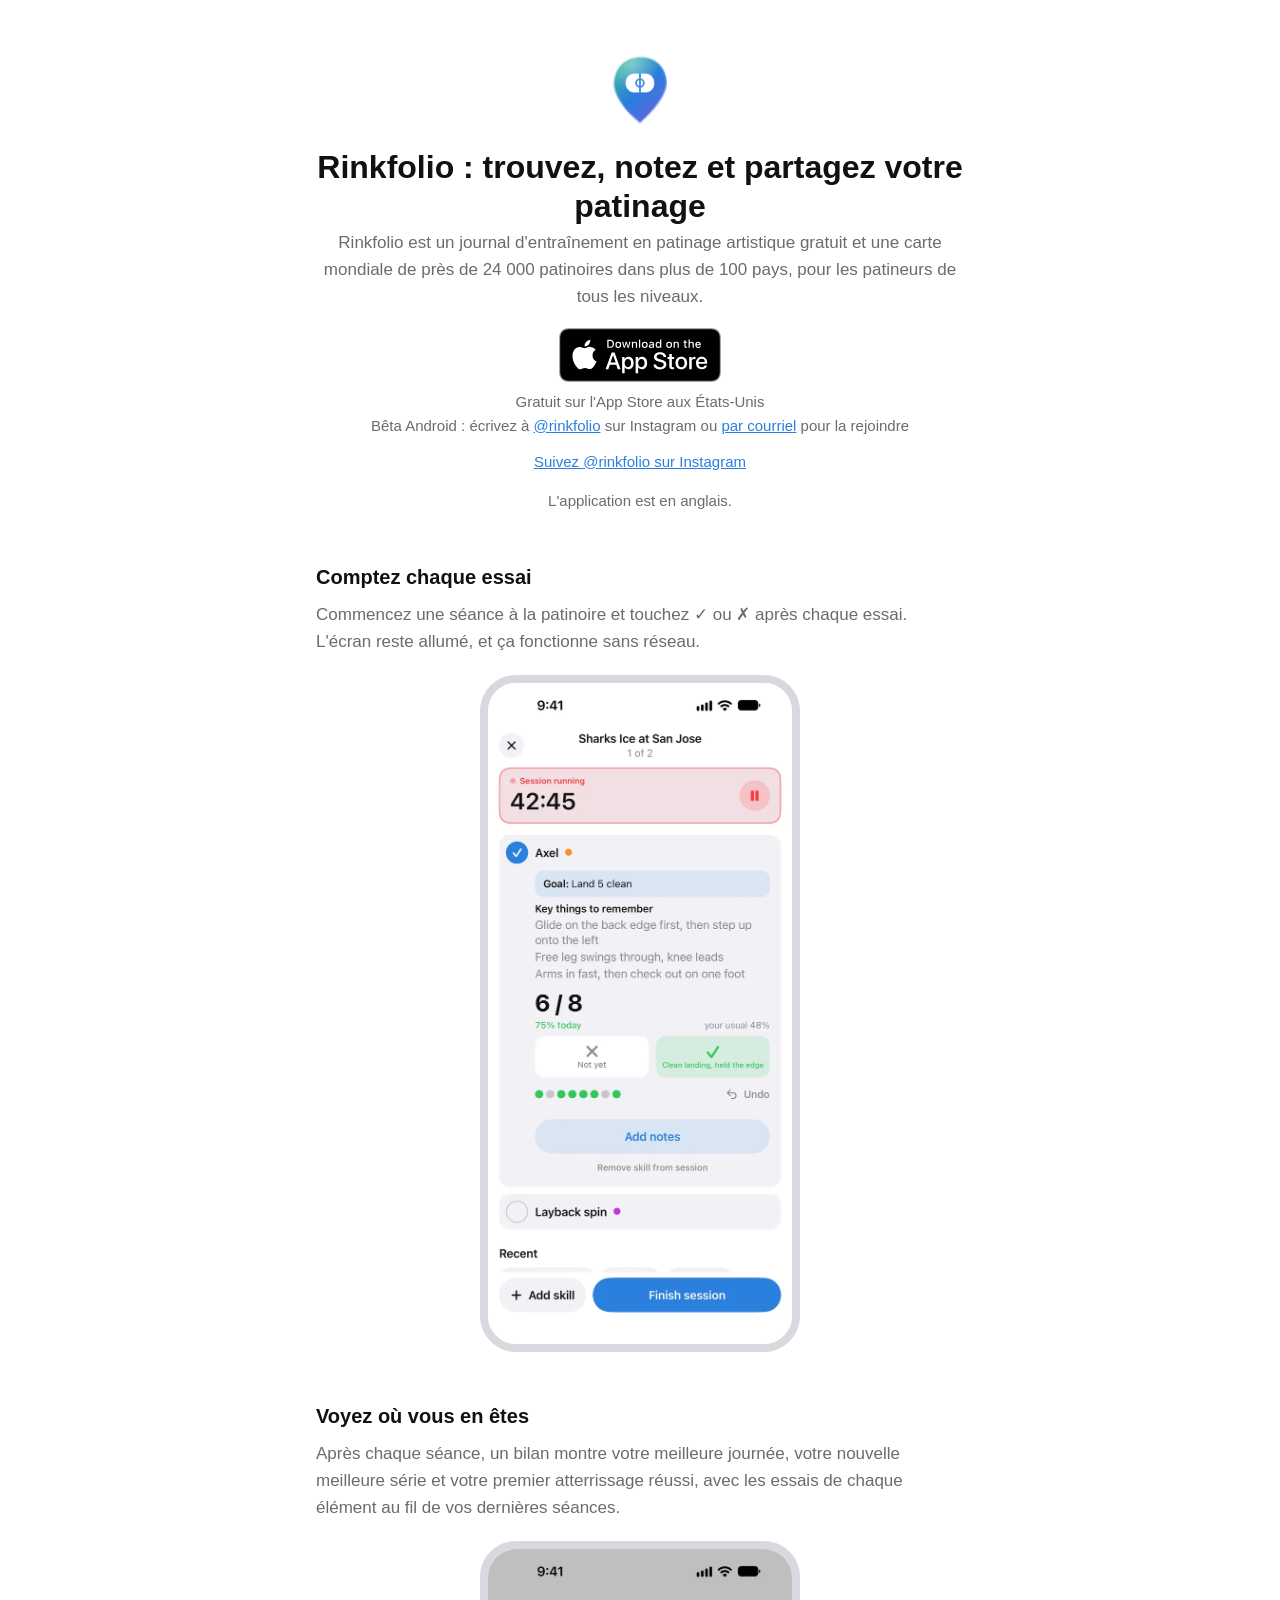
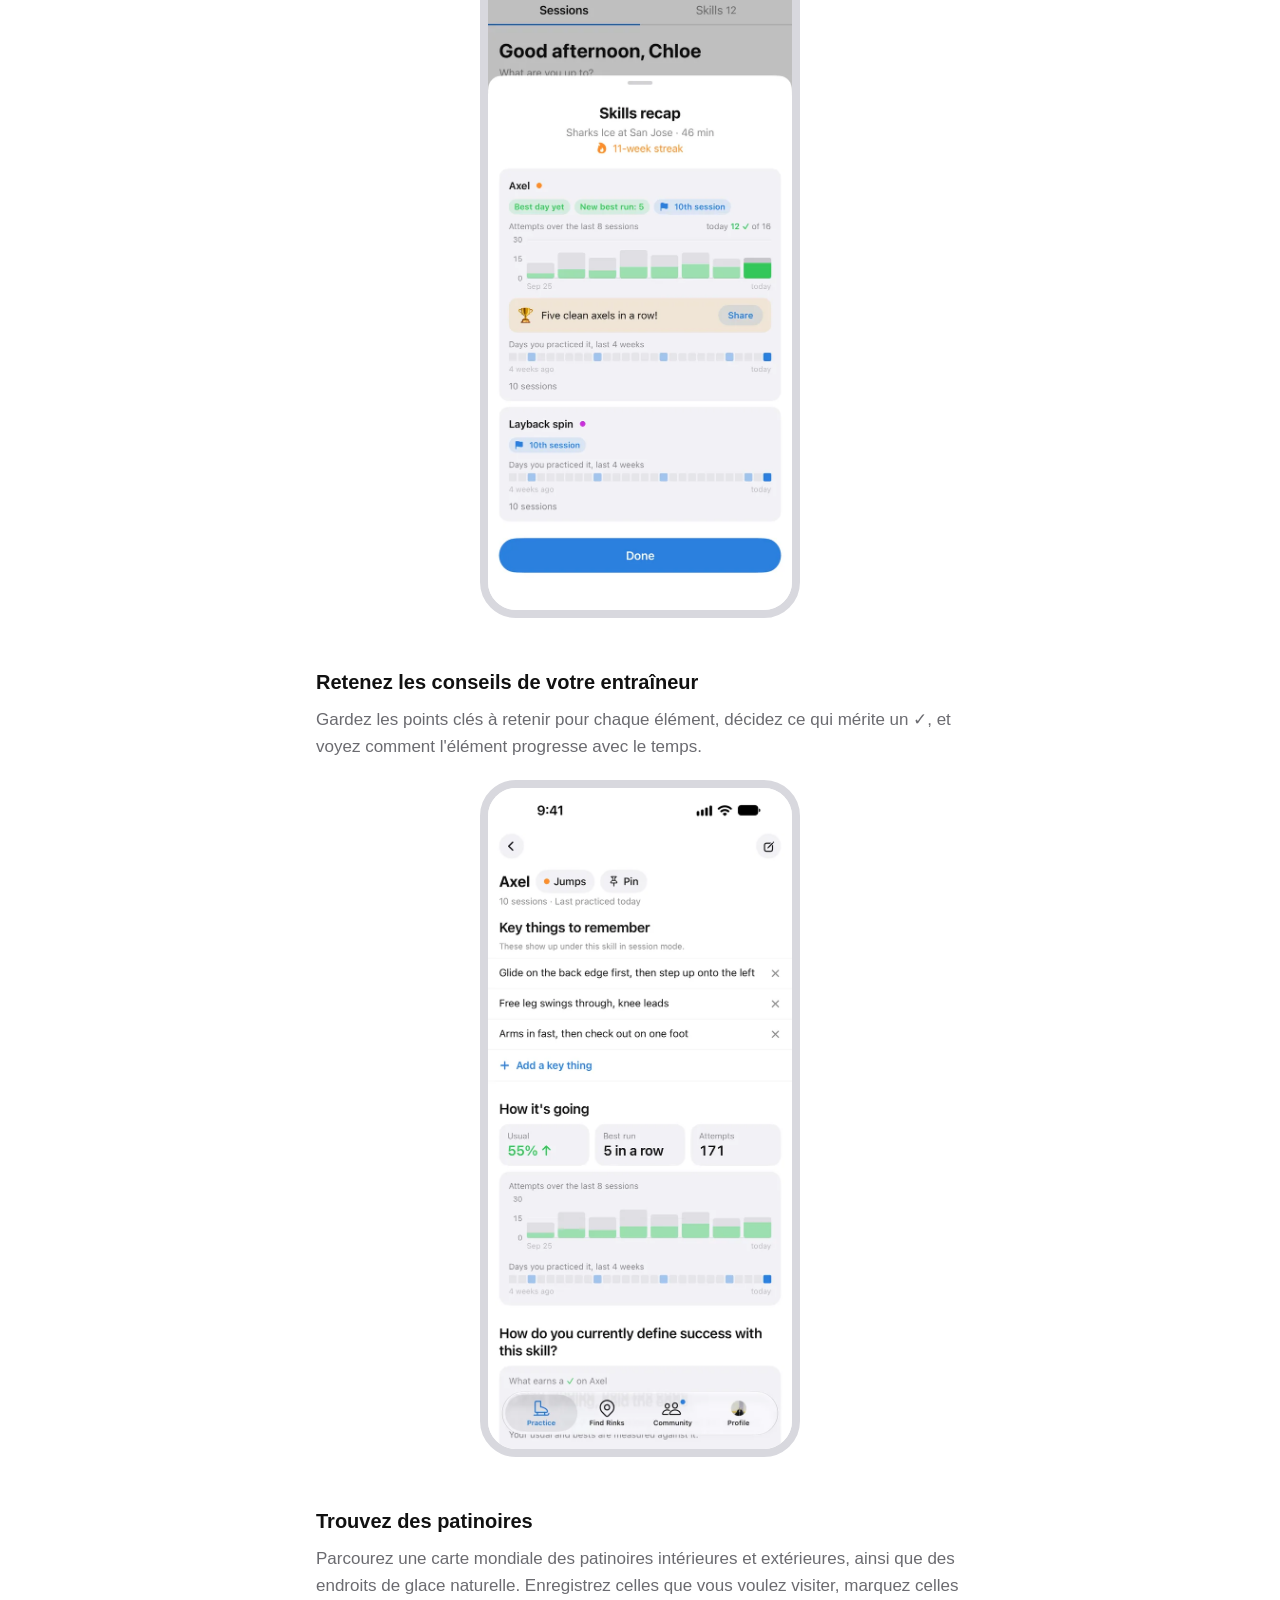
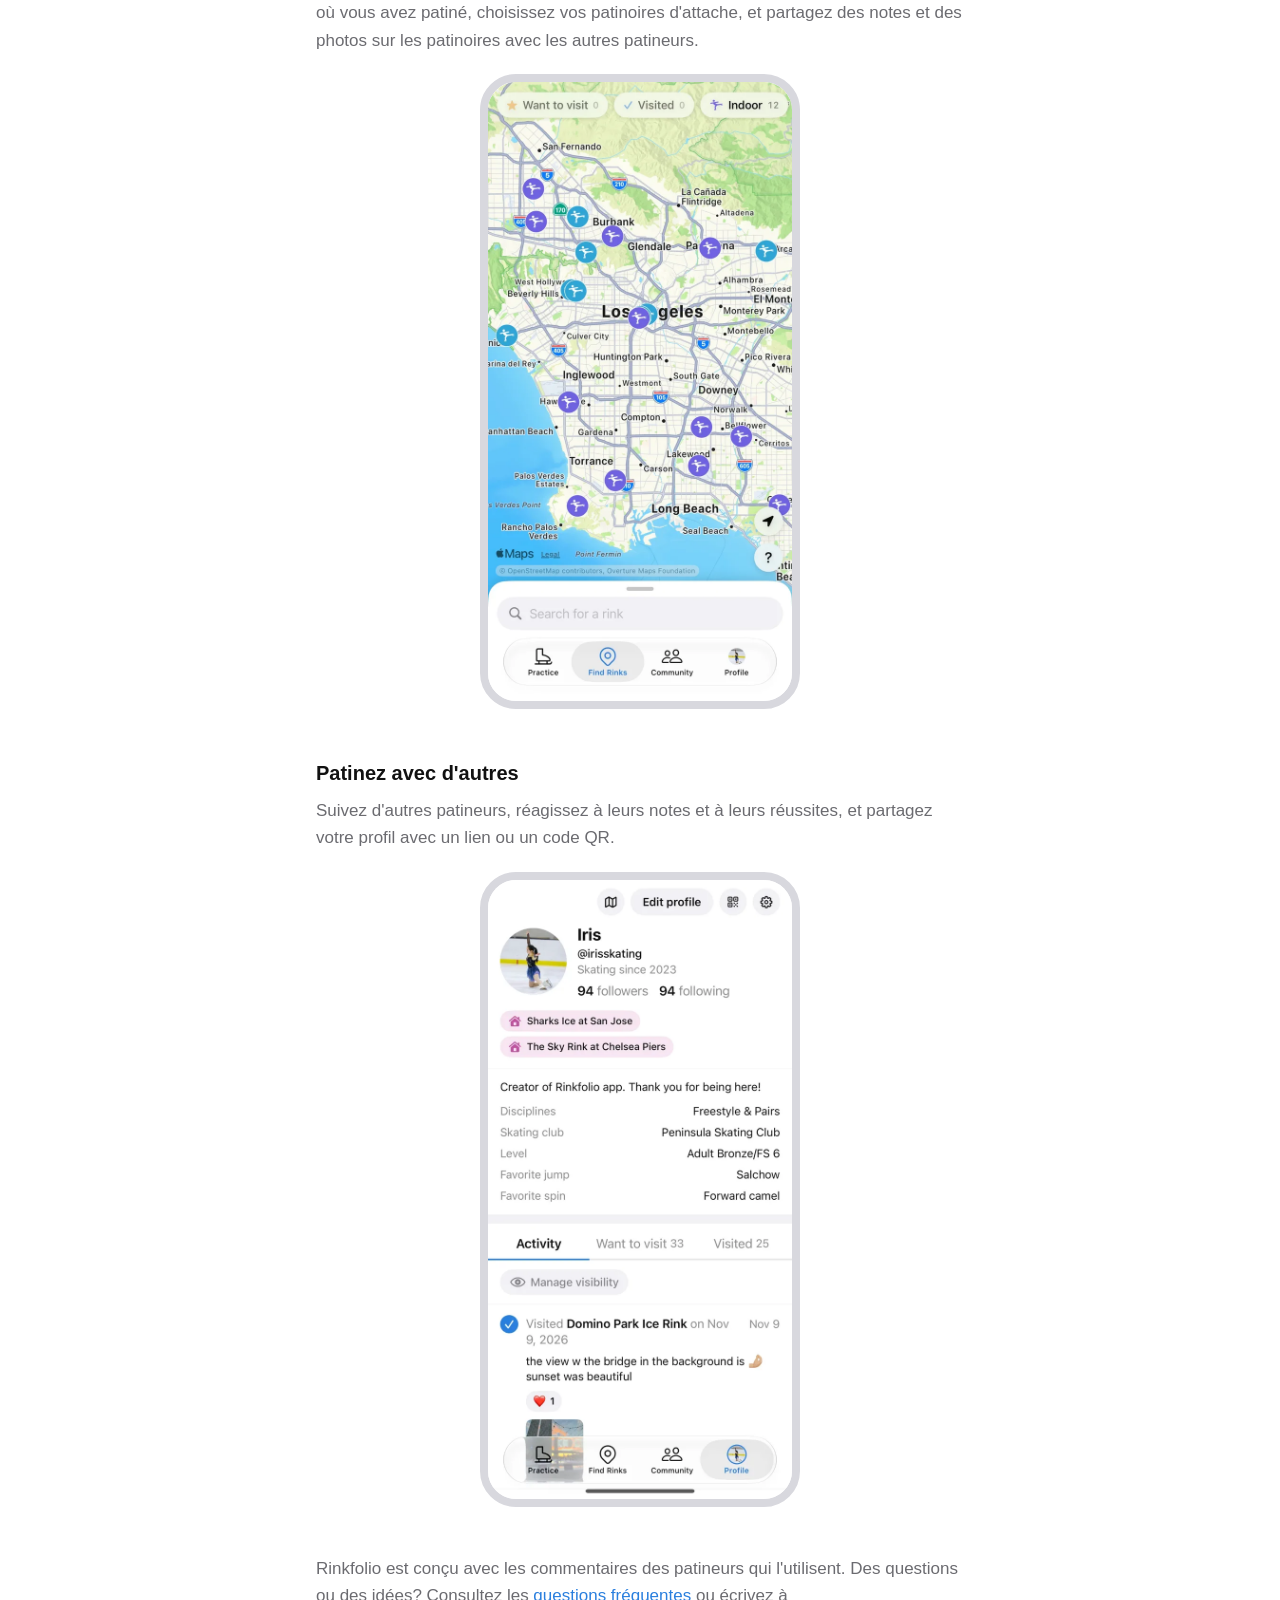
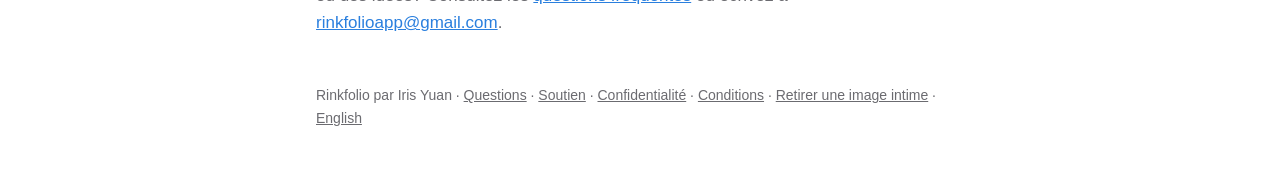
==== fr/index.html @ 57f856ef "Easier for AI assistants and search engines to read: home page facts line (nearly 24,000 rinks in mo" ====
<!doctype html>
<html lang="fr-CA">
<head>
<!-- Traduction de index.html (anglais), non révisée par un traducteur professionnel. -->
<meta charset="utf-8">
<meta name="viewport" content="width=device-width, initial-scale=1">
<title>Rinkfolio : journal de patinage artistique</title>
<meta name="description" content="Un journal d'entraînement en patinage artistique gratuit : comptez vos essais de sauts et de pirouettes, voyez où en est chaque élément et trouvez des patinoires sur une carte de près de 24 000 patinoires dans plus de 100 pays.">
<link rel="canonical" href="https://rinkfolio.com/fr/">
<link rel="alternate" hreflang="en" href="https://rinkfolio.com/">
<link rel="alternate" hreflang="fr-CA" href="https://rinkfolio.com/fr/">
<link rel="icon" href="../favicon.ico" sizes="any">
<link rel="icon" type="image/png" sizes="48x48" href="../favicon-48.png">
<link rel="icon" type="image/png" sizes="96x96" href="../favicon-96.png">
<link rel="icon" type="image/png" sizes="192x192" href="../favicon-192.png">
<link rel="apple-touch-icon" href="../apple-touch-icon.png">
<meta property="og:type" content="website">
<meta property="og:site_name" content="Rinkfolio">
<meta property="og:locale" content="fr_CA">
<meta property="og:url" content="https://rinkfolio.com/fr/">
<meta property="og:title" content="Rinkfolio : journal de patinage artistique">
<meta property="og:description" content="Un journal d'entraînement en patinage artistique gratuit : comptez vos essais de sauts et de pirouettes, voyez où en est chaque élément et trouvez des patinoires sur une carte de près de 24 000 patinoires dans plus de 100 pays.">
<meta property="og:image" content="https://rinkfolio.com/og.png">
<meta property="og:image:width" content="1200">
<meta property="og:image:height" content="630">
<meta property="og:image:alt" content="Rinkfolio: Find, log and share skating">
<meta name="twitter:card" content="summary_large_image">
<meta name="apple-itunes-app" content="app-id=6827989419">
<script type="application/ld+json">
{
  "@context": "https://schema.org",
  "@type": "MobileApplication",
  "name": "Rinkfolio",
  "alternateName": "Rinkfolio: Figure Skating Log",
  "inLanguage": "fr-CA",
  "description": "Rinkfolio est un journal d'entraînement en patinage artistique gratuit et une carte mondiale de près de 24 000 patinoires dans plus de 100 pays, pour les patineurs de tous les niveaux. Comptez vos essais de sauts et de pirouettes, voyez où en est chaque élément, trouvez des patinoires et suivez d'autres patineurs.",
  "url": "https://rinkfolio.com/fr/",
  "image": "https://rinkfolio.com/og.png",
  "screenshot": "https://rinkfolio.com/screenshots/session-light.webp",
  "operatingSystem": "iOS 17.0 ou plus récent, Android 10 ou plus récent (bêta)",
  "applicationCategory": "SportsApplication",
  "applicationSubCategory": "Patinage artistique",
  "downloadUrl": "https://apps.apple.com/us/app/rinkfolio/id6827989419",
  "installUrl": "https://apps.apple.com/us/app/rinkfolio/id6827989419",
  "offers": { "@type": "Offer", "price": "0", "priceCurrency": "USD", "eligibleRegion": { "@type": "Country", "name": "US" } },
  "author": { "@type": "Person", "name": "Iris Yuan" },
  "sameAs": ["https://apps.apple.com/us/app/rinkfolio/id6827989419", "https://www.instagram.com/rinkfolio/"]
}
</script>
<link rel="stylesheet" href="../style.css?v=5">
</head>
<body>
<main>
<div class="hero">
<img src="../logo.png" alt="">
<h1>Rinkfolio : trouvez, notez et partagez votre patinage</h1>
<p>Rinkfolio est un journal d'entraînement en patinage artistique gratuit et une carte mondiale de près de 24 000 patinoires dans plus de 100 pays, pour les patineurs de tous les niveaux.</p>
<a class="store-badge" href="https://apps.apple.com/us/app/rinkfolio/id6827989419"><img src="../app-store-badge.svg" alt="Télécharger dans l'App Store" width="162" height="54"></a>
<p class="avail">Gratuit sur l'App Store aux États-Unis<br>Bêta Android : écrivez à <a href="https://www.instagram.com/rinkfolio/">@rinkfolio</a> sur Instagram ou <a href="mailto:rinkfolioapp@gmail.com">par courriel</a> pour la rejoindre</p>
<p class="follow"><a href="https://www.instagram.com/rinkfolio/">Suivez @rinkfolio sur Instagram</a></p>
<p class="updated" style="margin-top:12px">L'application est en anglais.</p>
</div>

<section class="feature">
<h2>Comptez chaque essai</h2>
<p>Commencez une séance à la patinoire et touchez ✓ ou ✗ après chaque essai. L'écran reste allumé, et ça fonctionne sans réseau.</p>
<picture><source media="(prefers-color-scheme: dark)" srcset="../screenshots/session-dark.webp"><img src="../screenshots/session-light.webp" alt="Le mode séance à Sharks Ice at San Jose : le chronomètre, l'axel avec 6 essais réussis sur 8 aujourd'hui, et les boutons Not yet (pas encore) et Clean landing (atterrissage réussi)" width="640" height="1391"></picture>
</section>

<section class="feature">
<h2>Voyez où vous en êtes</h2>
<p>Après chaque séance, un bilan montre votre meilleure journée, votre nouvelle meilleure série et votre premier atterrissage réussi, avec les essais de chaque élément au fil de vos dernières séances.</p>
<picture><source media="(prefers-color-scheme: dark)" srcset="../screenshots/recap-dark.webp"><img src="../screenshots/recap-light.webp" alt="Le bilan des éléments après une séance : meilleure journée et nouvelle meilleure série à l'axel, un graphique des essais sur 8 séances, et 11 semaines d'affilée" width="640" height="1391" loading="lazy"></picture>
</section>

<section class="feature">
<h2>Retenez les conseils de votre entraîneur</h2>
<p>Gardez les points clés à retenir pour chaque élément, décidez ce qui mérite un ✓, et voyez comment l'élément progresse avec le temps.</p>
<picture><source media="(prefers-color-scheme: dark)" srcset="../screenshots/skill-tips-dark.webp"><img src="../screenshots/skill-tips-light.webp" alt="La page de l'axel : trois points clés à retenir, une moyenne de 55 %, une meilleure série de 5 d'affilée et 171 essais" width="640" height="1391" loading="lazy"></picture>
</section>

<section class="feature">
<h2>Trouvez des patinoires</h2>
<p>Parcourez une carte mondiale des patinoires intérieures et extérieures, ainsi que des endroits de glace naturelle. Enregistrez celles que vous voulez visiter, marquez celles où vous avez patiné, choisissez vos patinoires d'attache, et partagez des notes et des photos sur les patinoires avec les autres patineurs.</p>
<picture><source media="(prefers-color-scheme: dark)" srcset="../screenshots/map-dark.webp"><img src="../screenshots/map-light.webp" alt="La carte des patinoires de Rinkfolio" width="640" height="1304" loading="lazy"></picture>
</section>

<section class="feature">
<h2>Patinez avec d'autres</h2>
<p>Suivez d'autres patineurs, réagissez à leurs notes et à leurs réussites, et partagez votre profil avec un lien ou un code QR.</p>
<picture><source media="(prefers-color-scheme: dark)" srcset="../screenshots/profile-dark.webp"><img src="../screenshots/profile-light.webp" alt="Le profil et l'activité d'un patineur dans Rinkfolio" width="640" height="1304" loading="lazy"></picture>
</section>

<section class="feature closing">
<p>Rinkfolio est conçu avec les commentaires des patineurs qui l'utilisent. Des questions ou des idées? Consultez les <a href="faq">questions fréquentes</a> ou écrivez à <a href="mailto:rinkfolioapp@gmail.com">rinkfolioapp@gmail.com</a>.</p>
</section>

<footer>Rinkfolio par Iris Yuan · <a href="faq">Questions</a> · <a href="support">Soutien</a> · <a href="privacy">Confidentialité</a> · <a href="terms">Conditions</a> · <a href="support#intimate">Retirer une image intime</a> · <a href="../" hreflang="en" lang="en">English</a></footer>
</main>
</body>
</html>
---- style.css ----
:root {
  --ink: #111111;
  --muted: #6b6b70;
  --blue: #2a7fde;
  --line: #e5e5ea;
  --bg: #ffffff;
  --card: #f2f2f7;
  --button: #1d6ac0;
  --frame: #d8d8de;
}
@media (prefers-color-scheme: dark) {
  :root { --ink: #ffffff; --muted: #a1a1a6; --blue: #5a9ef0; --line: #2c2c2e; --bg: #000000; --card: #1c1c1e; --frame: #3a3a3e; }
}
* { box-sizing: border-box; }
body {
  margin: 0;
  background: var(--bg);
  color: var(--ink);
  font: 17px/1.6 -apple-system, BlinkMacSystemFont, "SF Pro Text", "Helvetica Neue", Arial, sans-serif;
  -webkit-text-size-adjust: 100%;
}
main { max-width: 680px; margin: 0 auto; padding: 32px 16px 64px; }
header { display: flex; align-items: center; gap: 12px; margin-bottom: 32px; }
header a { display: flex; align-items: center; gap: 12px; color: var(--ink); text-decoration: none; font-weight: 700; font-size: 20px; }
header img { width: 32px; height: 32px; }
h1 { font-size: 32px; line-height: 1.2; margin: 0 0 4px; }
h2 { font-size: 20px; margin: 32px 0 8px; }
p, li { color: var(--ink); }
.updated { color: var(--muted); font-size: 15px; margin: 0 0 24px; }
a { color: var(--blue); }
ul { padding-left: 22px; }
li { margin: 4px 0; }
.card { background: var(--card); border-radius: 14px; padding: 16px 18px; margin: 16px 0; }
nav.links { display: flex; flex-direction: column; border-top: 1px solid var(--line); margin-top: 24px; }
nav.links a { padding: 16px 0; border-bottom: 1px solid var(--line); color: var(--ink); text-decoration: none; font-weight: 500; display: flex; justify-content: space-between; }
nav.links a::after { content: "›"; color: var(--muted); }
footer { margin-top: 48px; color: var(--muted); font-size: 14px; }
footer a { color: var(--muted); }
.hero { text-align: center; padding-top: 24px; }
.hero img { width: 68px; height: 68px; }
.hero h1 { margin-top: 16px; }
.hero p { color: var(--muted); margin-top: 0; }
.feature { margin-top: 48px; }
.feature h2 { margin-top: 0; }
.feature p { color: var(--muted); margin: 0; }
.feature img { display: block; width: 100%; max-width: 320px; height: auto; margin: 20px auto 0; border: 8px solid var(--frame); border-radius: 36px; }
.hero .soon { display: inline-block; background: var(--card); border-radius: 999px; padding: 4px 14px; font-size: 15px; margin: 4px 0 0; }
.button { display: block; max-width: 340px; margin: 16px auto 0; padding: 14px 20px; border-radius: 14px; background: var(--button); color: #ffffff; font-weight: 600; text-decoration: none; text-align: center; }
.button:hover { filter: brightness(1.08); }
.button:focus-visible { outline: 3px solid var(--blue); outline-offset: 3px; }
.store-badge { display: block; width: fit-content; margin: 16px auto 4px; border-radius: 10px; }
.store-badge img { display: block; height: 54px; width: auto; }
.store-badge:focus-visible { outline: 3px solid var(--blue); outline-offset: 3px; }
.hero .avail { font-size: 15px; margin: 8px 0 0; }
.hero .follow { margin-top: 12px; font-size: 15px; }
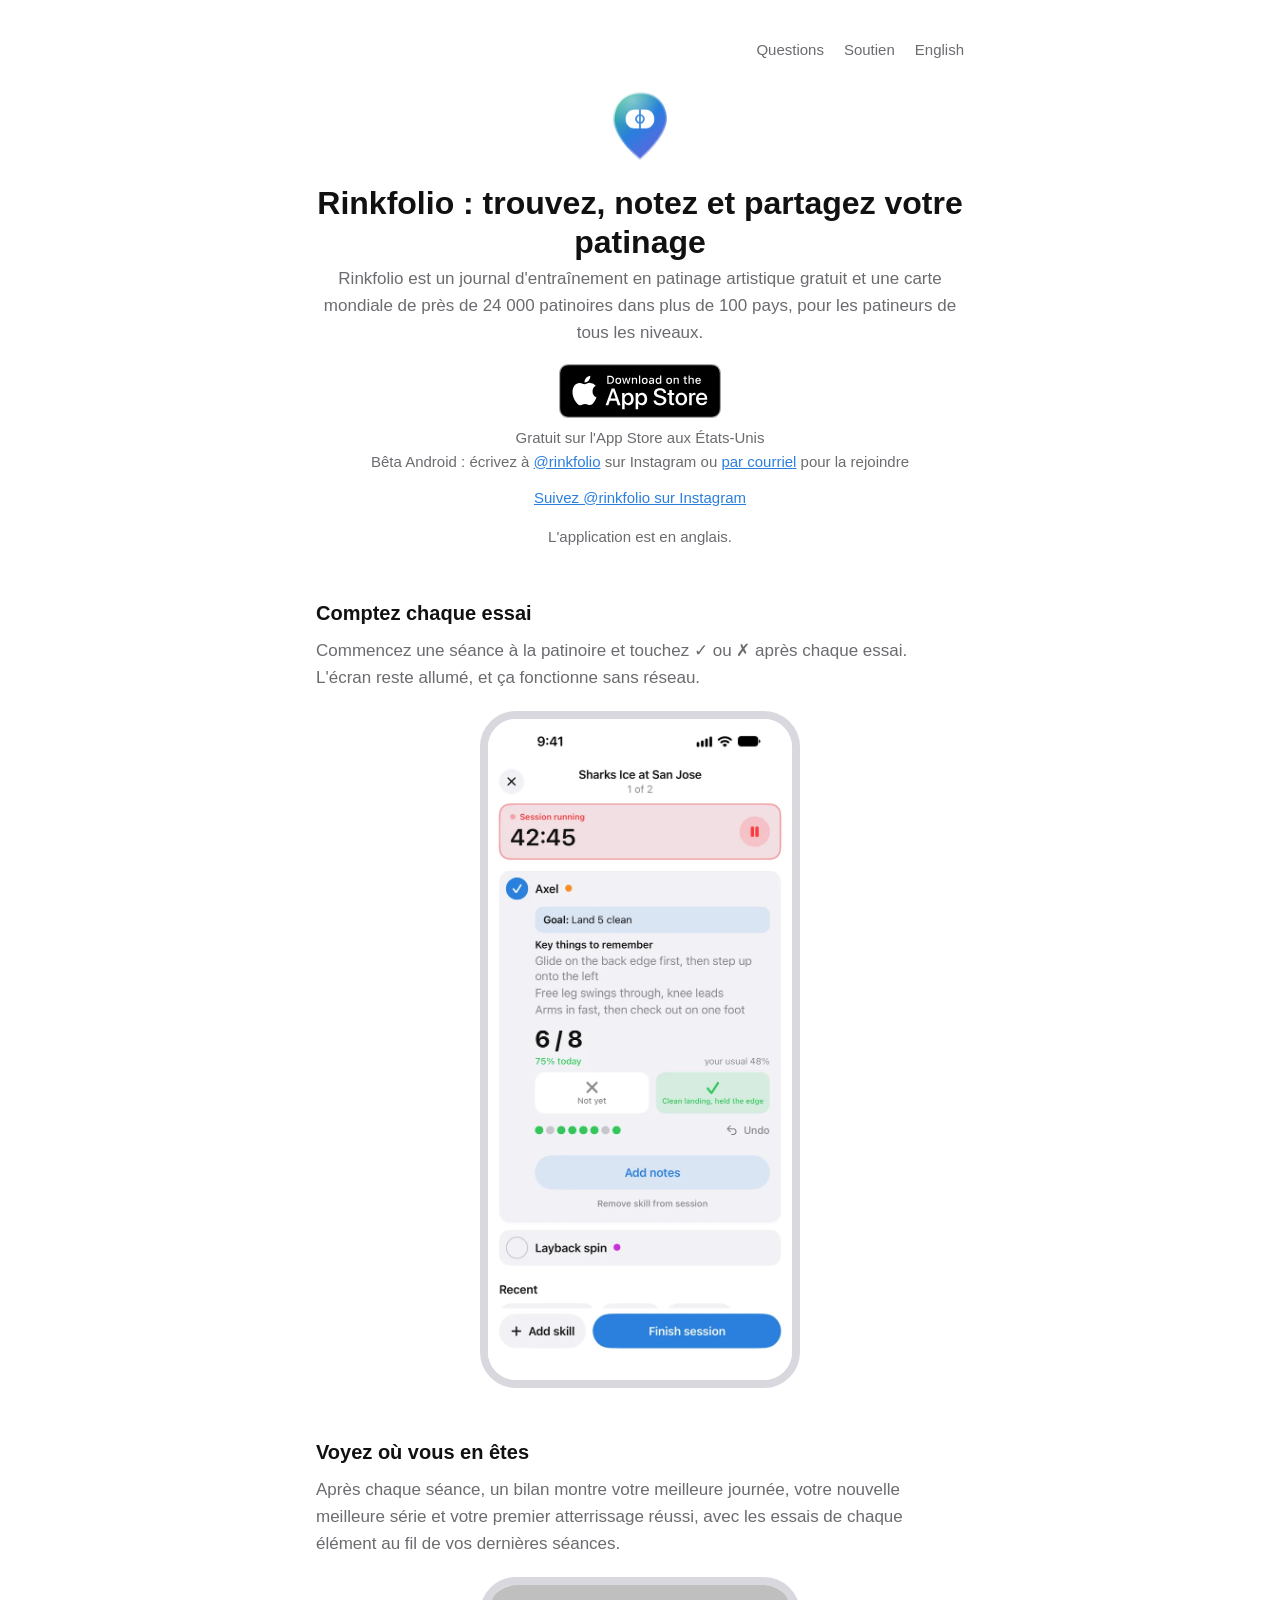
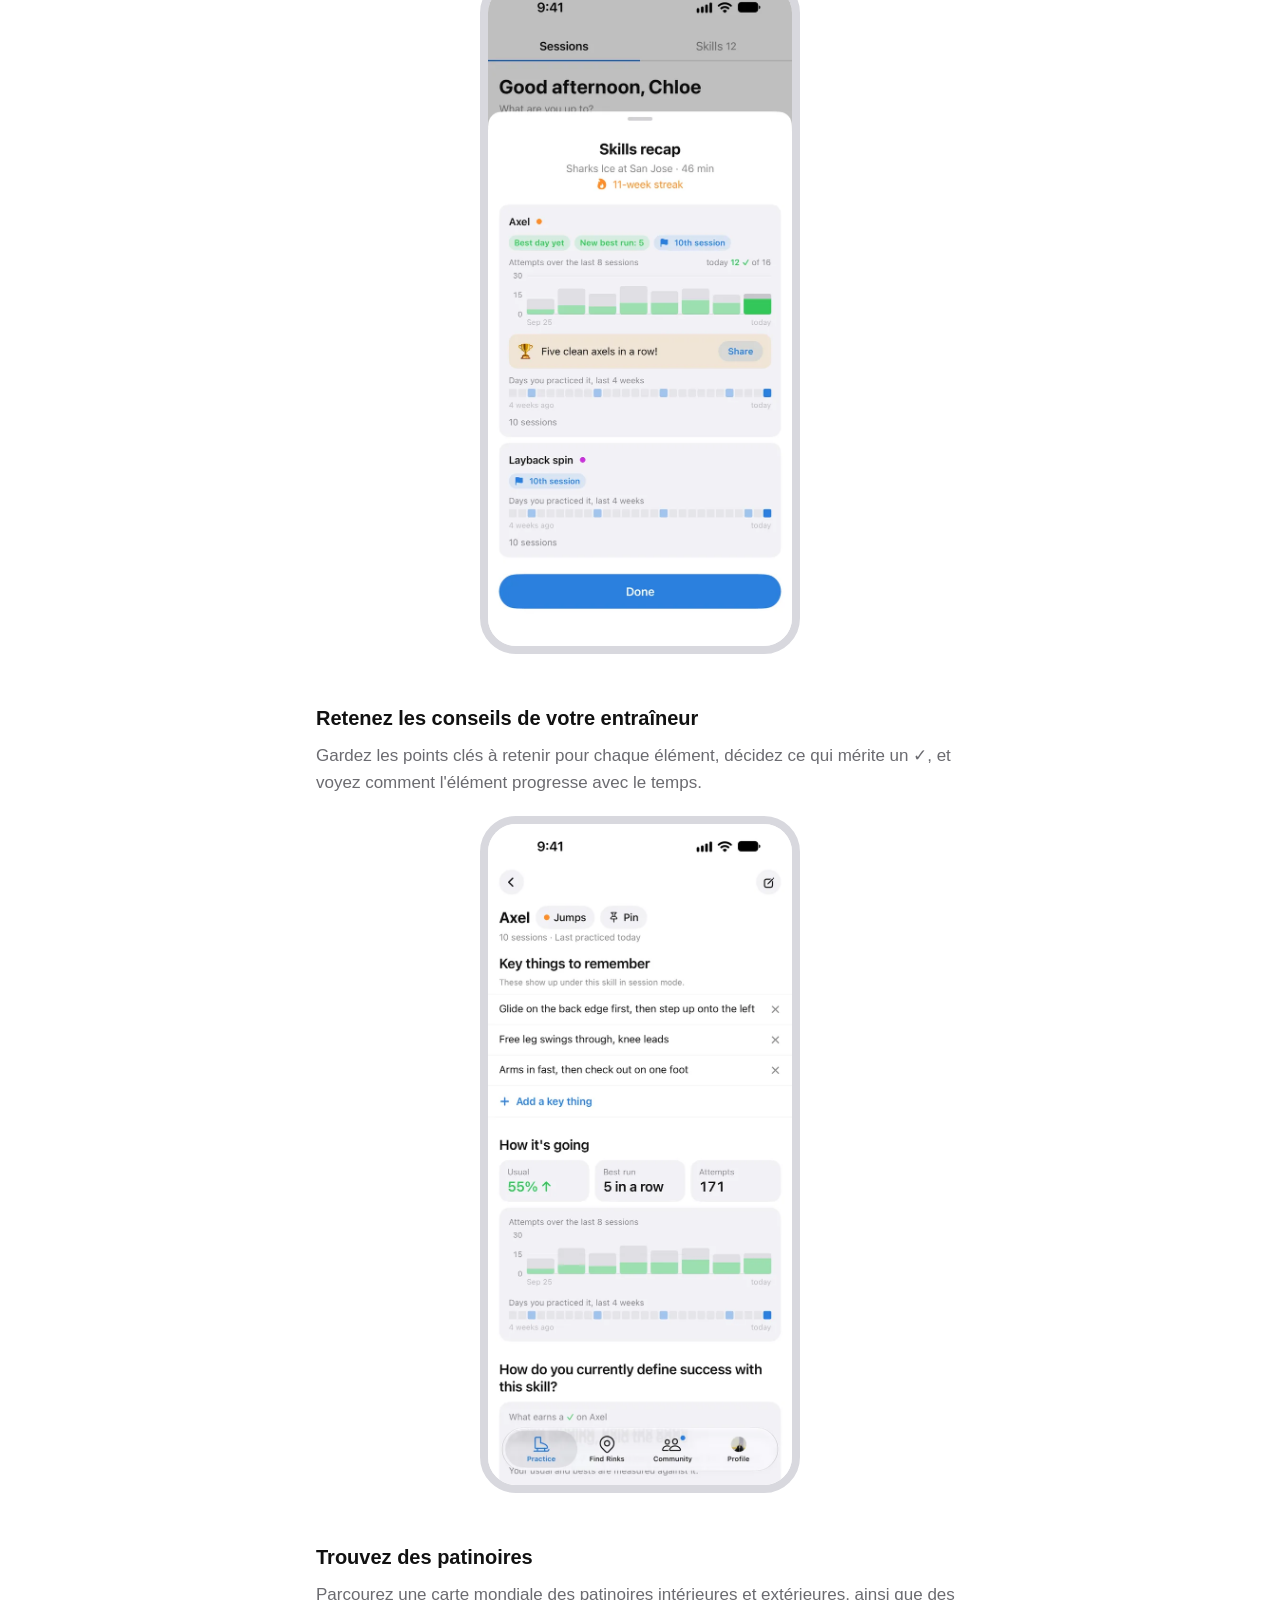
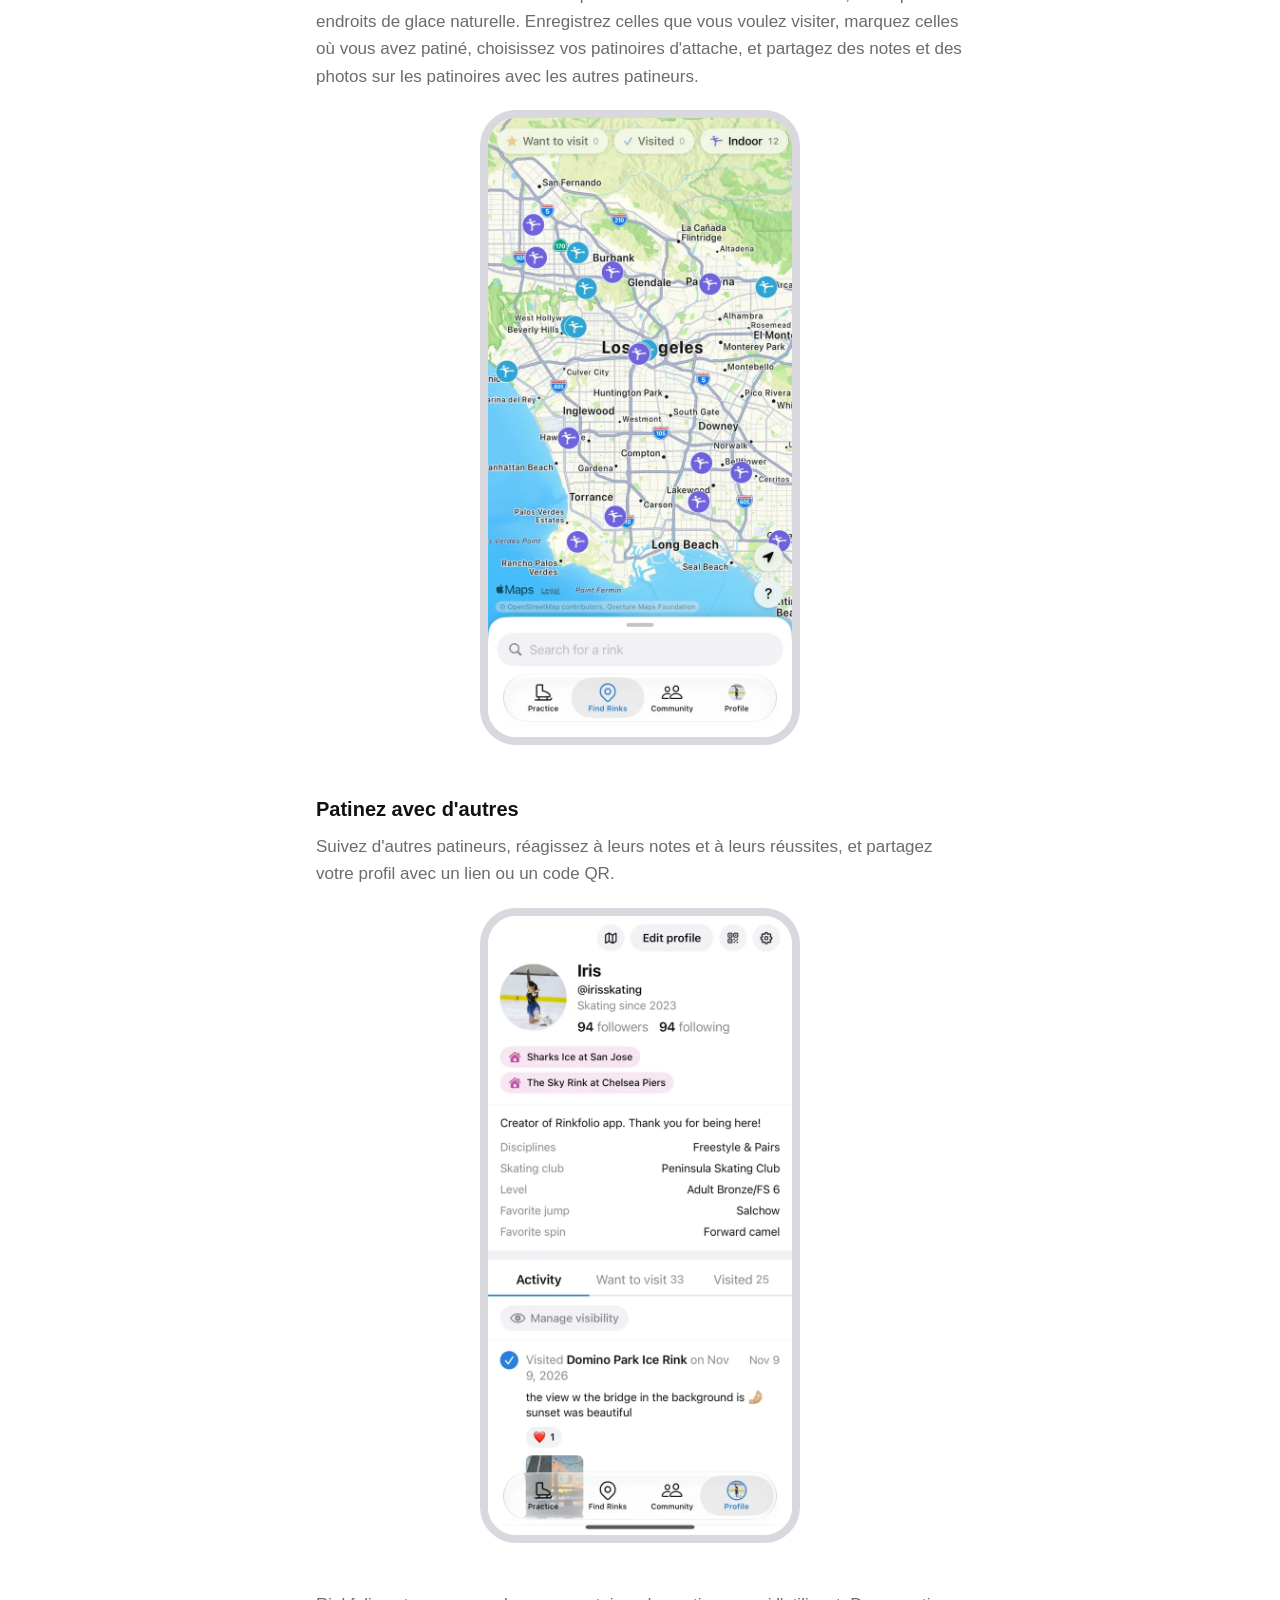
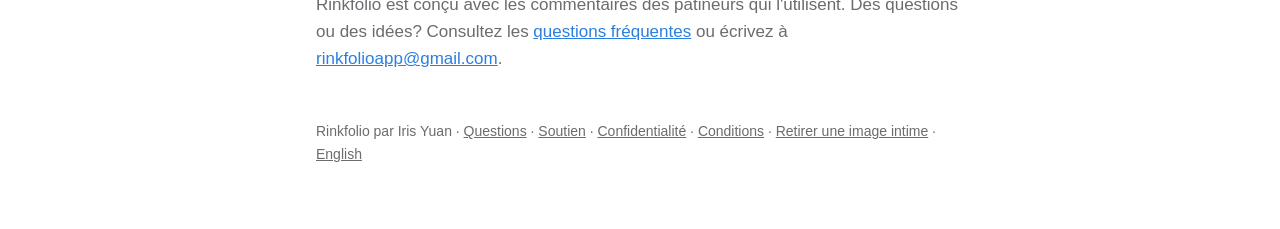
==== commit fd8e8cde: "A menu at the top of every page (Questions, Support, and the other language), in English and French " ====
--- a/fr/index.html
+++ b/fr/index.html
@@ -47,10 +47,11 @@
   "sameAs": ["https://apps.apple.com/us/app/rinkfolio/id6827989419", "https://www.instagram.com/rinkfolio/"]
 }
 </script>
-<link rel="stylesheet" href="../style.css?v=5">
+<link rel="stylesheet" href="../style.css?v=6">
 </head>
 <body>
 <main>
+<header class="home"><nav class="topnav" aria-label="Menu"><a href="faq">Questions</a><a href="support">Soutien</a><a href="../" hreflang="en" lang="en">English</a></nav></header>
 <div class="hero">
 <img src="../logo.png" alt="">
 <h1>Rinkfolio : trouvez, notez et partagez votre patinage</h1>
--- a/style.css
+++ b/style.css
@@ -20,8 +20,8 @@
   -webkit-text-size-adjust: 100%;
 }
 main { max-width: 680px; margin: 0 auto; padding: 32px 16px 64px; }
-header { display: flex; align-items: center; gap: 12px; margin-bottom: 32px; }
-header a { display: flex; align-items: center; gap: 12px; color: var(--ink); text-decoration: none; font-weight: 700; font-size: 20px; }
+header { display: flex; align-items: center; justify-content: space-between; flex-wrap: wrap; gap: 12px; margin-bottom: 32px; }
+header > a { display: flex; align-items: center; gap: 12px; color: var(--ink); text-decoration: none; font-weight: 700; font-size: 20px; }
 header img { width: 32px; height: 32px; }
 h1 { font-size: 32px; line-height: 1.2; margin: 0 0 4px; }
 h2 { font-size: 20px; margin: 32px 0 8px; }
@@ -53,3 +53,8 @@
 .store-badge:focus-visible { outline: 3px solid var(--blue); outline-offset: 3px; }
 .hero .avail { font-size: 15px; margin: 8px 0 0; }
 .hero .follow { margin-top: 12px; font-size: 15px; }
+.topnav { display: flex; gap: 20px; font-size: 15px; }
+.topnav a { color: var(--muted); text-decoration: none; font-weight: 500; padding: 6px 0; }
+.topnav a:hover, .topnav a[aria-current="page"] { color: var(--ink); }
+.topnav a:focus-visible { outline: 3px solid var(--blue); outline-offset: 3px; border-radius: 4px; }
+header.home { justify-content: flex-end; margin-bottom: 0; }
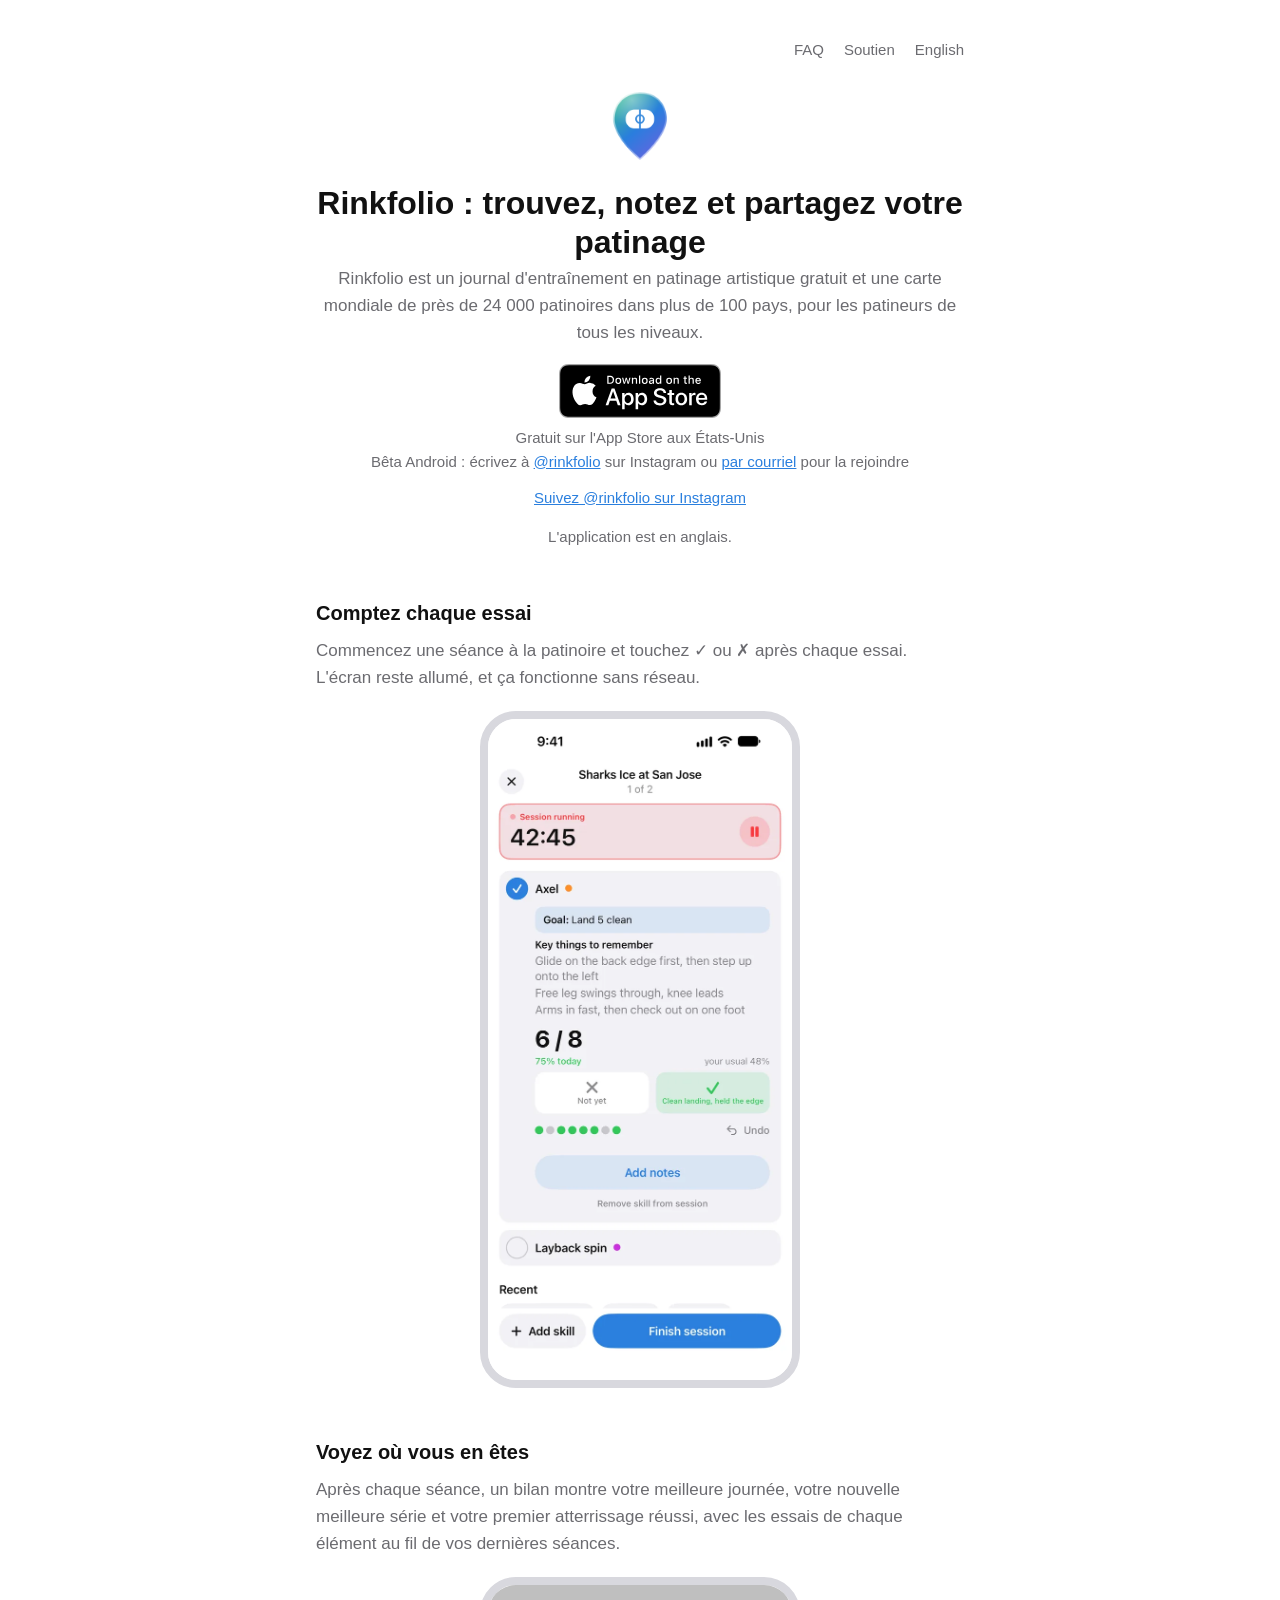
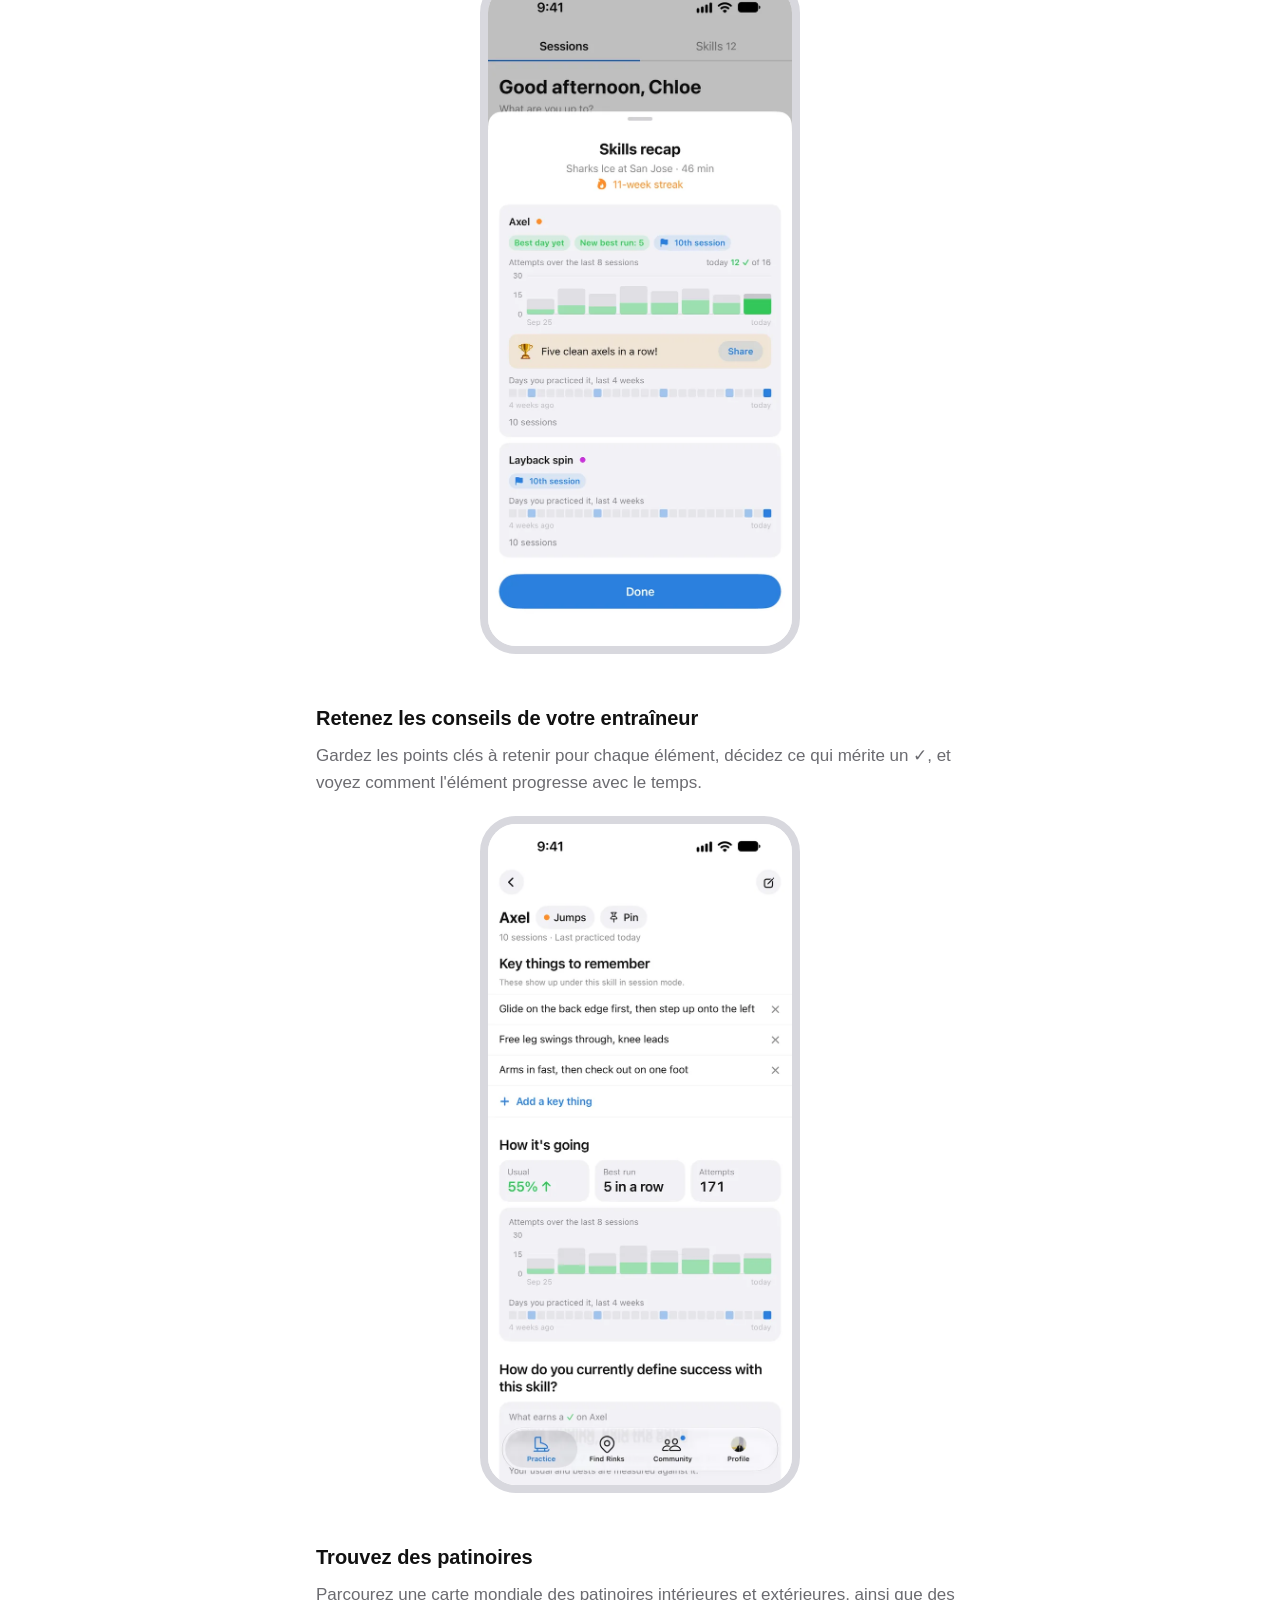
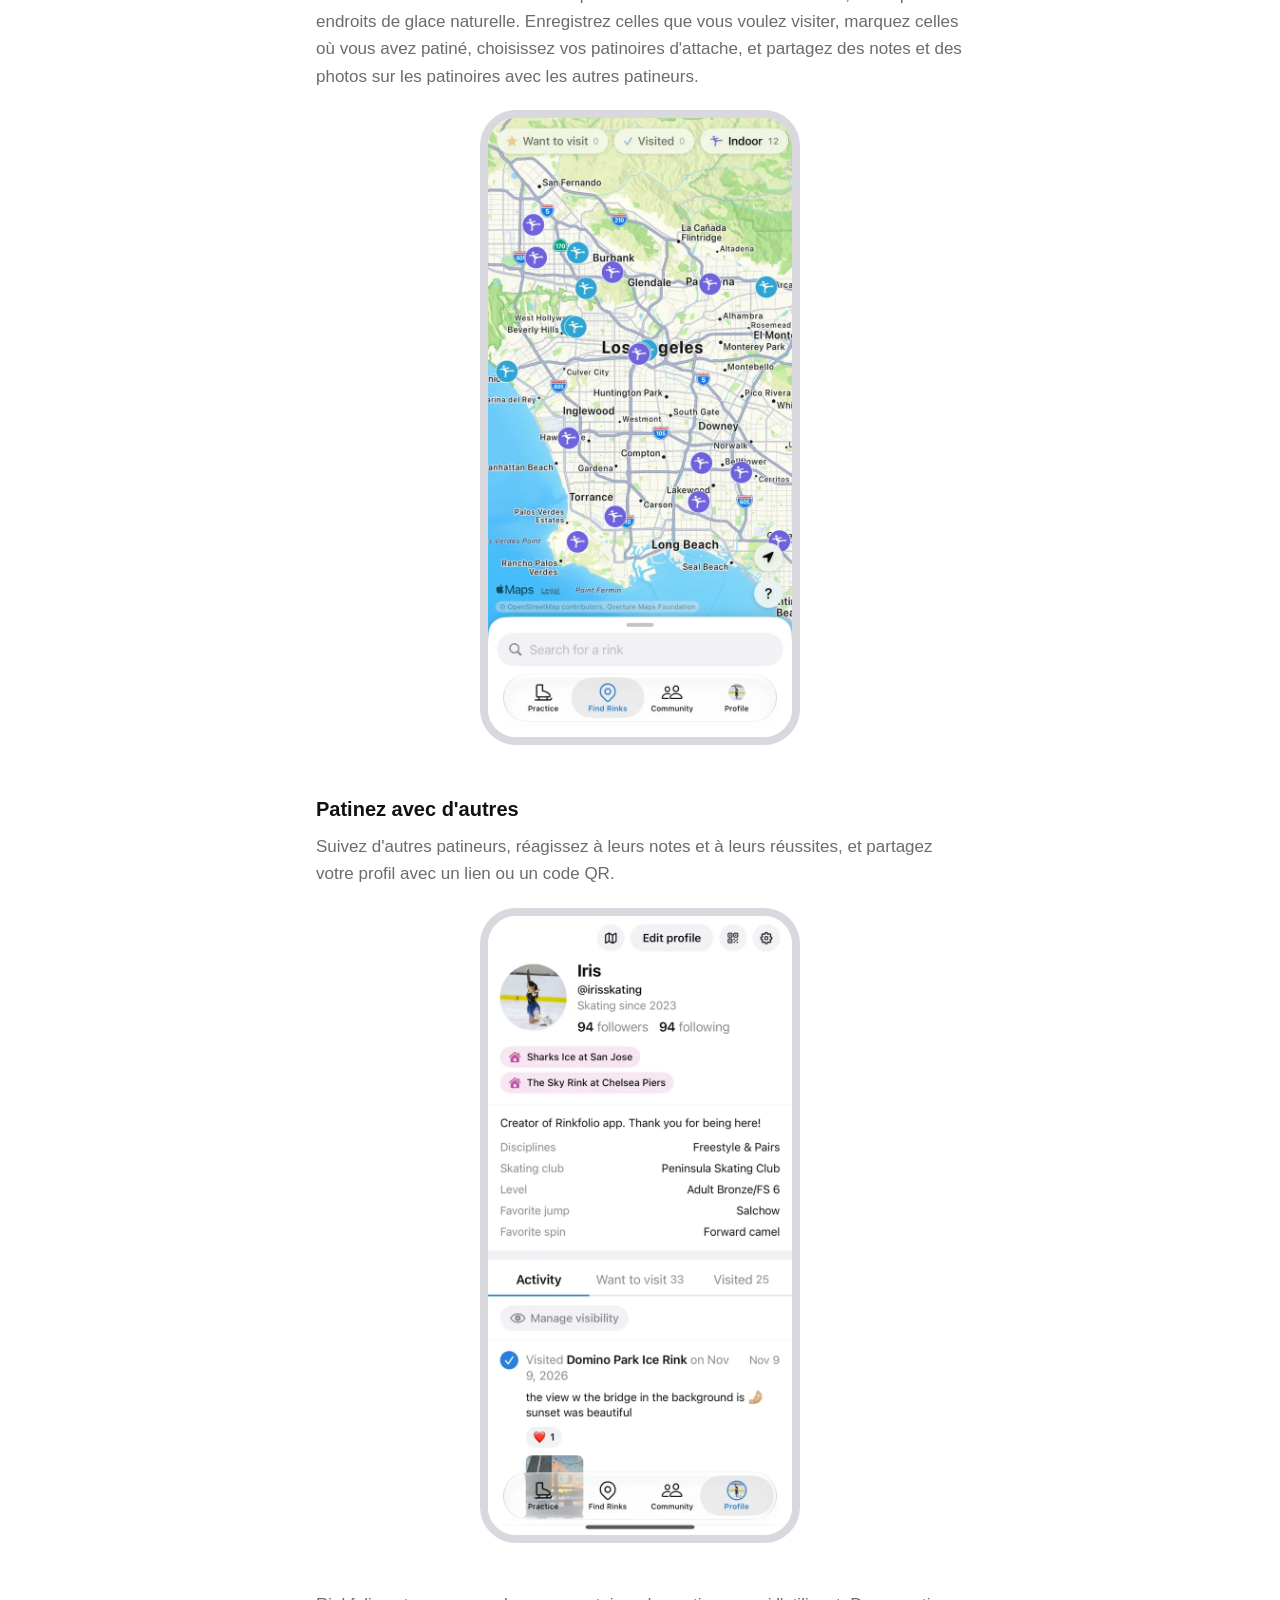
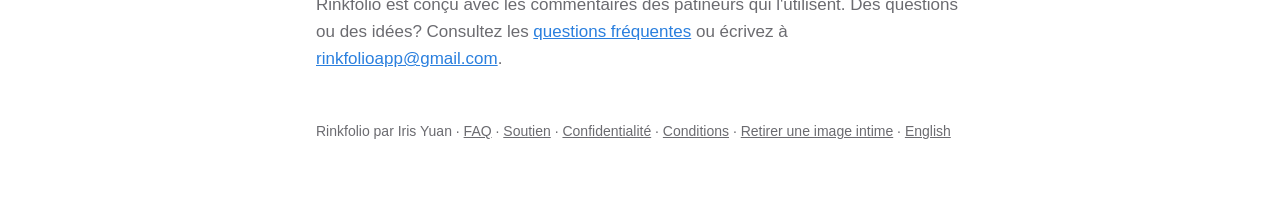
==== commit ee44acf0: "Rename Questions to FAQ in the menu, footers, the FAQ pages' heading and title, and llms.txt (Englis" ====
--- a/fr/index.html
+++ b/fr/index.html
@@ -51,7 +51,7 @@
 </head>
 <body>
 <main>
-<header class="home"><nav class="topnav" aria-label="Menu"><a href="faq">Questions</a><a href="support">Soutien</a><a href="../" hreflang="en" lang="en">English</a></nav></header>
+<header class="home"><nav class="topnav" aria-label="Menu"><a href="faq">FAQ</a><a href="support">Soutien</a><a href="../" hreflang="en" lang="en">English</a></nav></header>
 <div class="hero">
 <img src="../logo.png" alt="">
 <h1>Rinkfolio : trouvez, notez et partagez votre patinage</h1>
@@ -96,7 +96,7 @@
 <p>Rinkfolio est conçu avec les commentaires des patineurs qui l'utilisent. Des questions ou des idées? Consultez les <a href="faq">questions fréquentes</a> ou écrivez à <a href="mailto:rinkfolioapp@gmail.com">rinkfolioapp@gmail.com</a>.</p>
 </section>
 
-<footer>Rinkfolio par Iris Yuan · <a href="faq">Questions</a> · <a href="support">Soutien</a> · <a href="privacy">Confidentialité</a> · <a href="terms">Conditions</a> · <a href="support#intimate">Retirer une image intime</a> · <a href="../" hreflang="en" lang="en">English</a></footer>
+<footer>Rinkfolio par Iris Yuan · <a href="faq">FAQ</a> · <a href="support">Soutien</a> · <a href="privacy">Confidentialité</a> · <a href="terms">Conditions</a> · <a href="support#intimate">Retirer une image intime</a> · <a href="../" hreflang="en" lang="en">English</a></footer>
 </main>
 </body>
 </html>
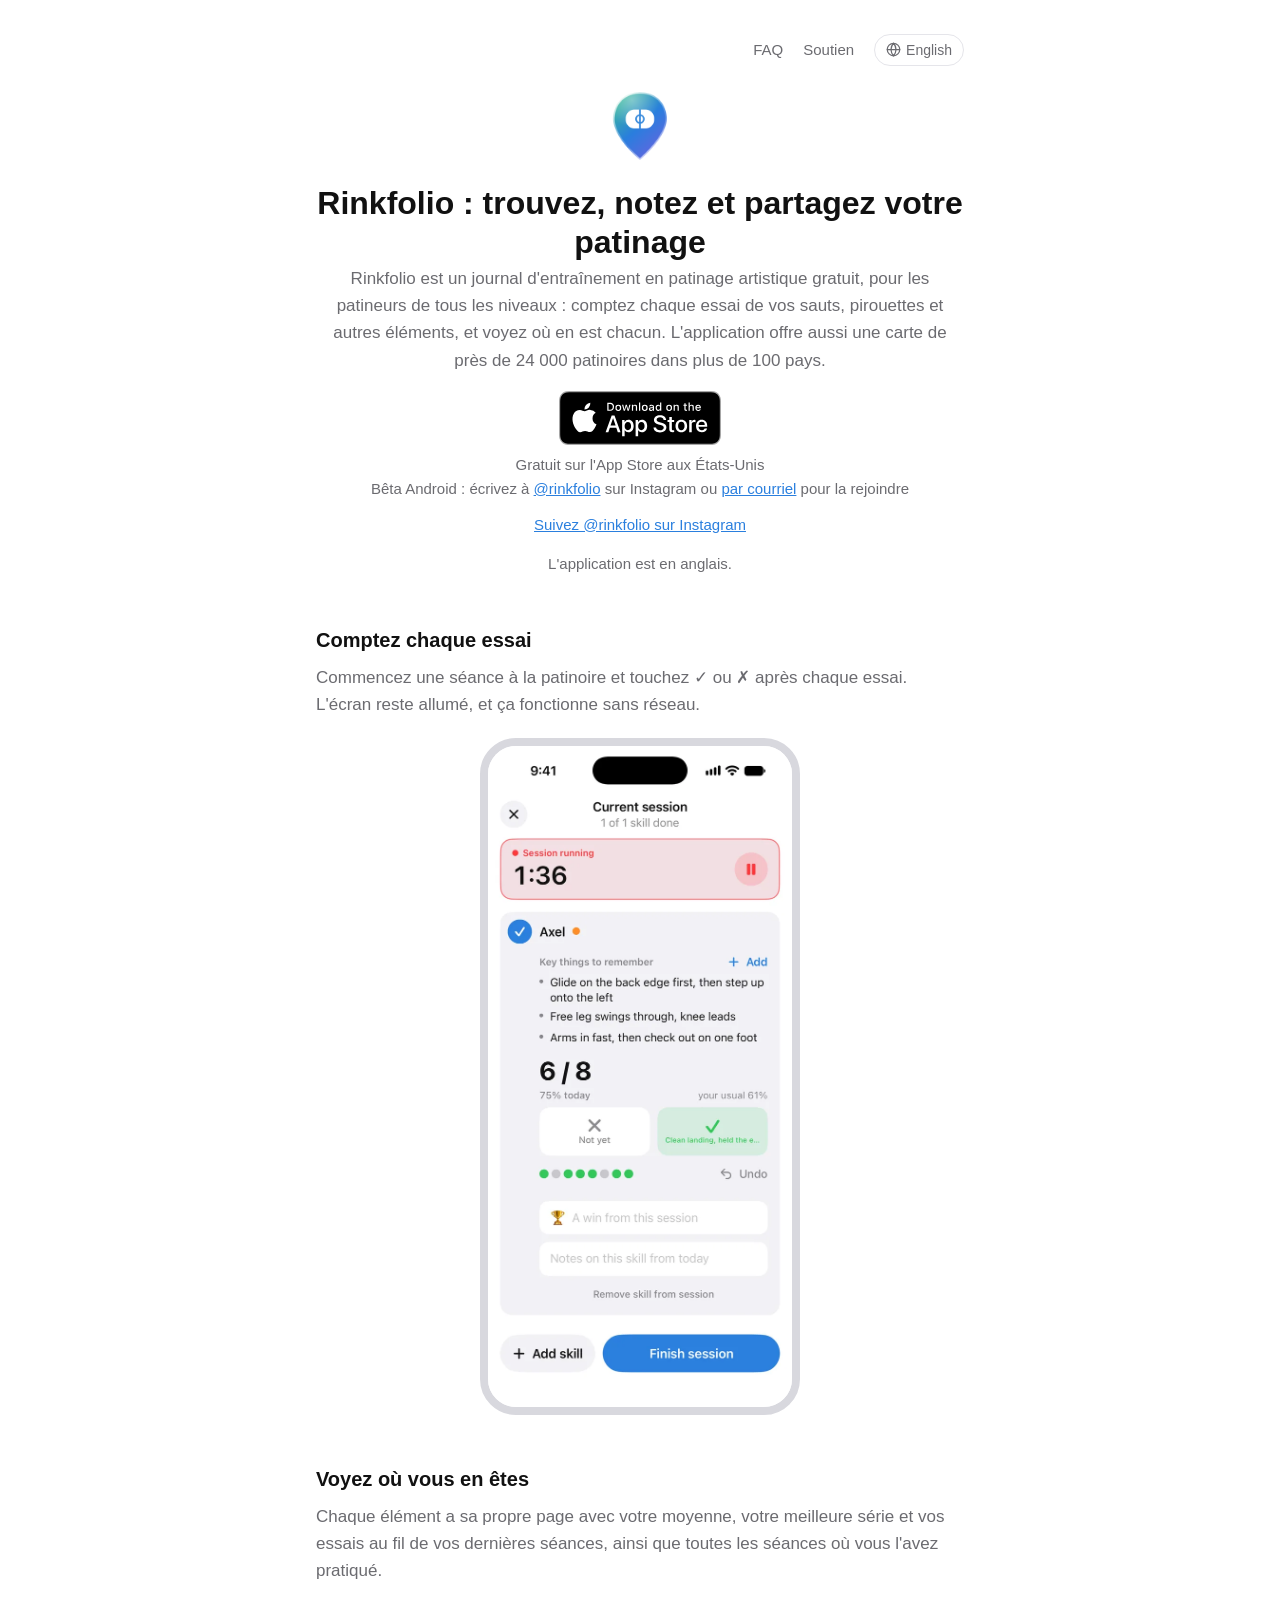
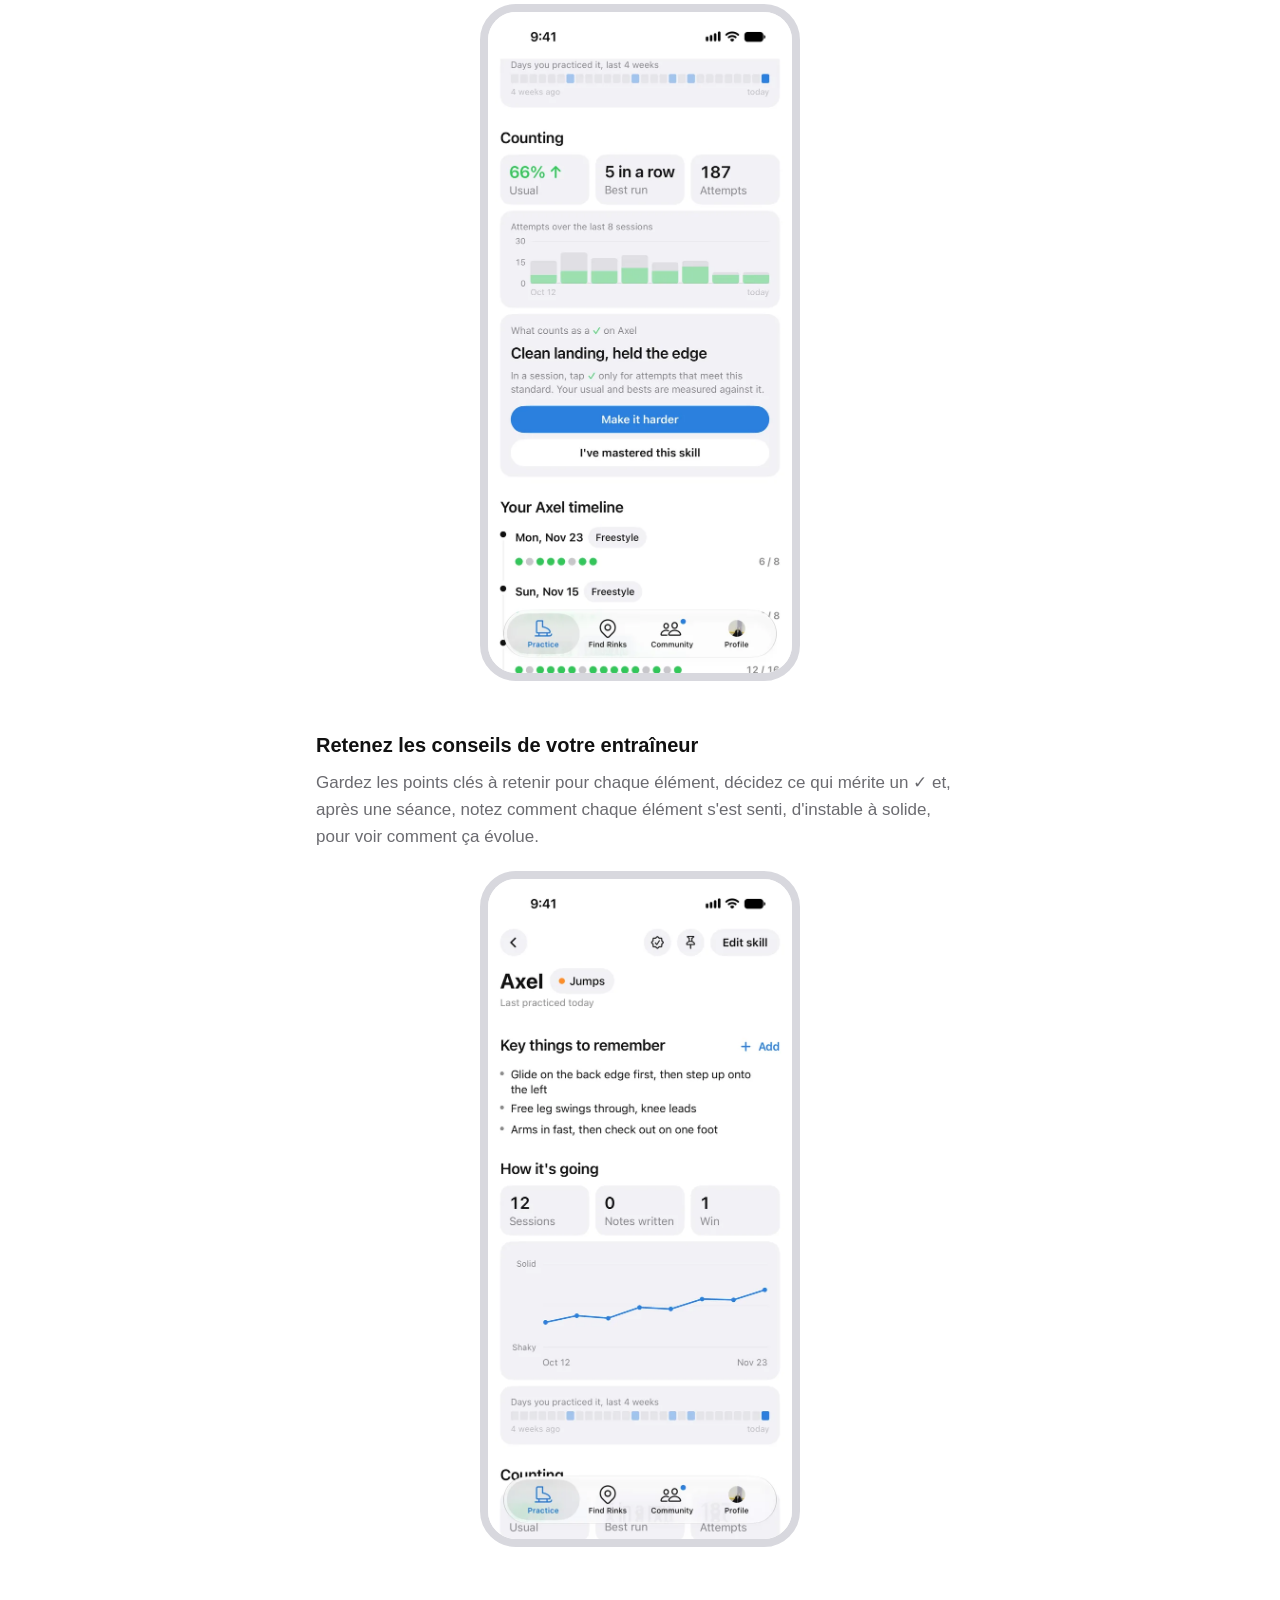
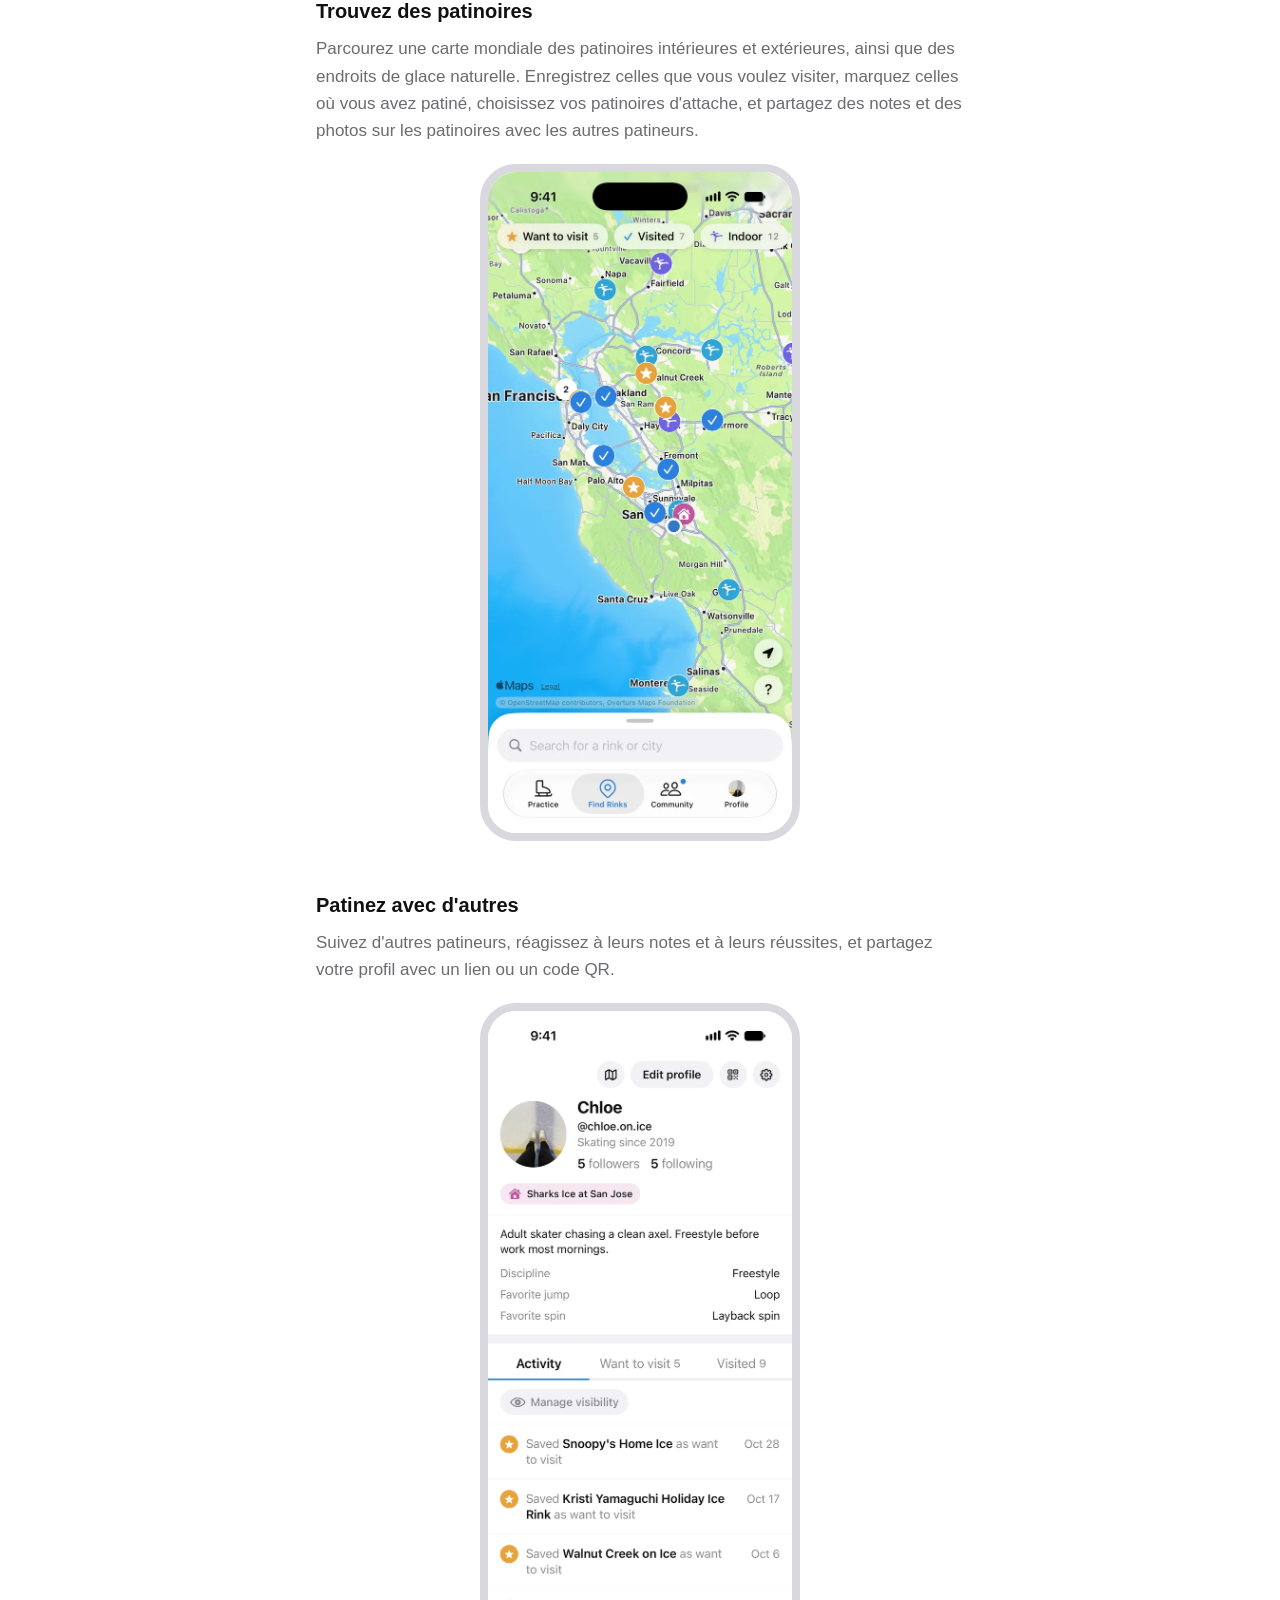
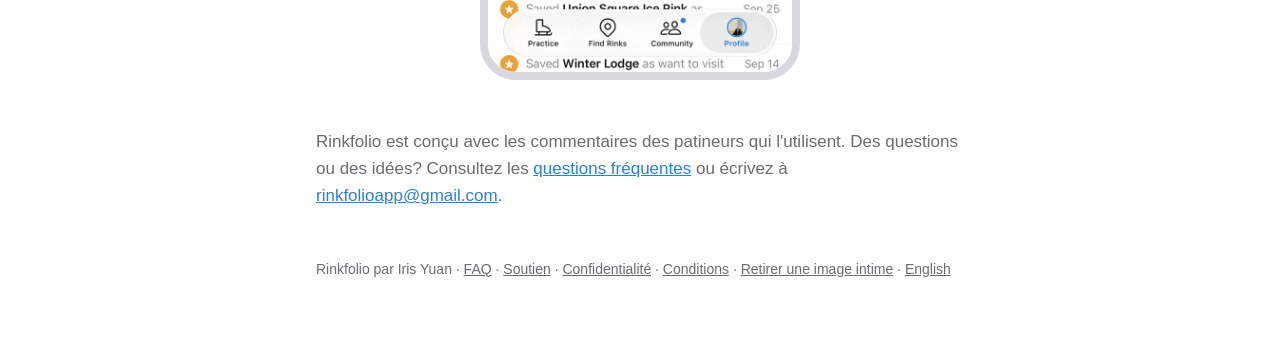
==== commit c490d461: "Home page leads with the practice log; new screenshots from the current app (session, a skill's prog" ====
--- a/fr/index.html
+++ b/fr/index.html
@@ -33,7 +33,7 @@
   "name": "Rinkfolio",
   "alternateName": "Rinkfolio: Figure Skating Log",
   "inLanguage": "fr-CA",
-  "description": "Rinkfolio est un journal d'entraînement en patinage artistique gratuit et une carte mondiale de près de 24 000 patinoires dans plus de 100 pays, pour les patineurs de tous les niveaux. Comptez vos essais de sauts et de pirouettes, voyez où en est chaque élément, trouvez des patinoires et suivez d'autres patineurs.",
+  "description": "Rinkfolio est un journal d'entraînement en patinage artistique gratuit, pour les patineurs de tous les niveaux : comptez chaque essai de vos sauts, pirouettes et autres éléments, et voyez où en est chacun. L'application offre aussi une carte de près de 24 000 patinoires dans plus de 100 pays. Vous pouvez aussi suivre d'autres patineurs.",
   "url": "https://rinkfolio.com/fr/",
   "image": "https://rinkfolio.com/og.png",
   "screenshot": "https://rinkfolio.com/screenshots/session-light.webp",
@@ -47,15 +47,15 @@
   "sameAs": ["https://apps.apple.com/us/app/rinkfolio/id6827989419", "https://www.instagram.com/rinkfolio/"]
 }
 </script>
-<link rel="stylesheet" href="../style.css?v=6">
+<link rel="stylesheet" href="../style.css?v=7">
 </head>
 <body>
 <main>
-<header class="home"><nav class="topnav" aria-label="Menu"><a href="faq">FAQ</a><a href="support">Soutien</a><a href="../" hreflang="en" lang="en">English</a></nav></header>
+<header class="home"><nav class="topnav" aria-label="Menu"><a href="faq">FAQ</a><a href="support">Soutien</a><a class="lang" href="../" hreflang="en" lang="en" title="Read in English"><svg aria-hidden="true" width="15" height="15" viewBox="0 0 24 24" fill="none" stroke="currentColor" stroke-width="2" stroke-linecap="round" stroke-linejoin="round"><circle cx="12" cy="12" r="10"/><path d="M2 12h20"/><path d="M12 2a15.3 15.3 0 0 1 4 10 15.3 15.3 0 0 1-4 10 15.3 15.3 0 0 1-4-10 15.3 15.3 0 0 1 4-10z"/></svg>English</a></nav></header>
 <div class="hero">
 <img src="../logo.png" alt="">
 <h1>Rinkfolio : trouvez, notez et partagez votre patinage</h1>
-<p>Rinkfolio est un journal d'entraînement en patinage artistique gratuit et une carte mondiale de près de 24 000 patinoires dans plus de 100 pays, pour les patineurs de tous les niveaux.</p>
+<p>Rinkfolio est un journal d'entraînement en patinage artistique gratuit, pour les patineurs de tous les niveaux : comptez chaque essai de vos sauts, pirouettes et autres éléments, et voyez où en est chacun. L'application offre aussi une carte de près de 24 000 patinoires dans plus de 100 pays.</p>
 <a class="store-badge" href="https://apps.apple.com/us/app/rinkfolio/id6827989419"><img src="../app-store-badge.svg" alt="Télécharger dans l'App Store" width="162" height="54"></a>
 <p class="avail">Gratuit sur l'App Store aux États-Unis<br>Bêta Android : écrivez à <a href="https://www.instagram.com/rinkfolio/">@rinkfolio</a> sur Instagram ou <a href="mailto:rinkfolioapp@gmail.com">par courriel</a> pour la rejoindre</p>
 <p class="follow"><a href="https://www.instagram.com/rinkfolio/">Suivez @rinkfolio sur Instagram</a></p>
@@ -65,31 +65,31 @@
 <section class="feature">
 <h2>Comptez chaque essai</h2>
 <p>Commencez une séance à la patinoire et touchez ✓ ou ✗ après chaque essai. L'écran reste allumé, et ça fonctionne sans réseau.</p>
-<picture><source media="(prefers-color-scheme: dark)" srcset="../screenshots/session-dark.webp"><img src="../screenshots/session-light.webp" alt="Le mode séance à Sharks Ice at San Jose : le chronomètre, l'axel avec 6 essais réussis sur 8 aujourd'hui, et les boutons Not yet (pas encore) et Clean landing (atterrissage réussi)" width="640" height="1391"></picture>
+<picture><source media="(prefers-color-scheme: dark)" srcset="../screenshots/session-dark.webp"><img src="../screenshots/session-light.webp" alt="Une séance en cours : le chronomètre, l'axel avec ses points clés à retenir, 6 essais réussis sur 8 aujourd'hui, et les boutons Not yet (pas encore) et Clean landing (atterrissage réussi)" width="640" height="1391"></picture>
 </section>
 
 <section class="feature">
 <h2>Voyez où vous en êtes</h2>
-<p>Après chaque séance, un bilan montre votre meilleure journée, votre nouvelle meilleure série et votre premier atterrissage réussi, avec les essais de chaque élément au fil de vos dernières séances.</p>
-<picture><source media="(prefers-color-scheme: dark)" srcset="../screenshots/recap-dark.webp"><img src="../screenshots/recap-light.webp" alt="Le bilan des éléments après une séance : meilleure journée et nouvelle meilleure série à l'axel, un graphique des essais sur 8 séances, et 11 semaines d'affilée" width="640" height="1391" loading="lazy"></picture>
+<p>Chaque élément a sa propre page avec votre moyenne, votre meilleure série et vos essais au fil de vos dernières séances, ainsi que toutes les séances où vous l'avez pratiqué.</p>
+<picture><source media="(prefers-color-scheme: dark)" srcset="../screenshots/progress-dark.webp"><img src="../screenshots/progress-light.webp" alt="La page de l'axel : une moyenne de 66 % en hausse, une meilleure série de 5 d'affilée, 187 essais, un graphique des essais sur les 8 dernières séances, et ce qui mérite un ✓" width="640" height="1391" loading="lazy"></picture>
 </section>
 
 <section class="feature">
 <h2>Retenez les conseils de votre entraîneur</h2>
-<p>Gardez les points clés à retenir pour chaque élément, décidez ce qui mérite un ✓, et voyez comment l'élément progresse avec le temps.</p>
-<picture><source media="(prefers-color-scheme: dark)" srcset="../screenshots/skill-tips-dark.webp"><img src="../screenshots/skill-tips-light.webp" alt="La page de l'axel : trois points clés à retenir, une moyenne de 55 %, une meilleure série de 5 d'affilée et 171 essais" width="640" height="1391" loading="lazy"></picture>
+<p>Gardez les points clés à retenir pour chaque élément, décidez ce qui mérite un ✓ et, après une séance, notez comment chaque élément s'est senti, d'instable à solide, pour voir comment ça évolue.</p>
+<picture><source media="(prefers-color-scheme: dark)" srcset="../screenshots/skill-tips-dark.webp"><img src="../screenshots/skill-tips-light.webp" alt="La page de l'axel : trois points clés à retenir, 12 séances, et la sensation qui passe d'instable à presque solide depuis octobre" width="640" height="1391" loading="lazy"></picture>
 </section>
 
 <section class="feature">
 <h2>Trouvez des patinoires</h2>
 <p>Parcourez une carte mondiale des patinoires intérieures et extérieures, ainsi que des endroits de glace naturelle. Enregistrez celles que vous voulez visiter, marquez celles où vous avez patiné, choisissez vos patinoires d'attache, et partagez des notes et des photos sur les patinoires avec les autres patineurs.</p>
-<picture><source media="(prefers-color-scheme: dark)" srcset="../screenshots/map-dark.webp"><img src="../screenshots/map-light.webp" alt="La carte des patinoires de Rinkfolio" width="640" height="1304" loading="lazy"></picture>
+<picture><source media="(prefers-color-scheme: dark)" srcset="../screenshots/map-dark.webp"><img src="../screenshots/map-light.webp" alt="La carte des patinoires de Rinkfolio autour de la baie de San Francisco, avec les patinoires enregistrées, visitées et d'attache" width="640" height="1391" loading="lazy"></picture>
 </section>
 
 <section class="feature">
 <h2>Patinez avec d'autres</h2>
 <p>Suivez d'autres patineurs, réagissez à leurs notes et à leurs réussites, et partagez votre profil avec un lien ou un code QR.</p>
-<picture><source media="(prefers-color-scheme: dark)" srcset="../screenshots/profile-dark.webp"><img src="../screenshots/profile-light.webp" alt="Le profil et l'activité d'un patineur dans Rinkfolio" width="640" height="1304" loading="lazy"></picture>
+<picture><source media="(prefers-color-scheme: dark)" srcset="../screenshots/profile-dark.webp"><img src="../screenshots/profile-light.webp" alt="Le profil d'un patineur dans Rinkfolio : patinoire d'attache, biographie, abonnés et activité récente" width="640" height="1391" loading="lazy"></picture>
 </section>
 
 <section class="feature closing">
--- a/style.css
+++ b/style.css
@@ -53,8 +53,10 @@
 .store-badge:focus-visible { outline: 3px solid var(--blue); outline-offset: 3px; }
 .hero .avail { font-size: 15px; margin: 8px 0 0; }
 .hero .follow { margin-top: 12px; font-size: 15px; }
-.topnav { display: flex; gap: 20px; font-size: 15px; }
+.topnav { display: flex; align-items: center; gap: 20px; font-size: 15px; }
 .topnav a { color: var(--muted); text-decoration: none; font-weight: 500; padding: 6px 0; }
 .topnav a:hover, .topnav a[aria-current="page"] { color: var(--ink); }
 .topnav a:focus-visible { outline: 3px solid var(--blue); outline-offset: 3px; border-radius: 4px; }
 header.home { justify-content: flex-end; margin-bottom: 0; }
+.topnav a.lang { display: inline-flex; align-items: center; gap: 5px; padding: 4px 11px; border: 1px solid var(--line); border-radius: 999px; font-size: 14px; }
+.topnav a.lang:hover { border-color: var(--muted); }
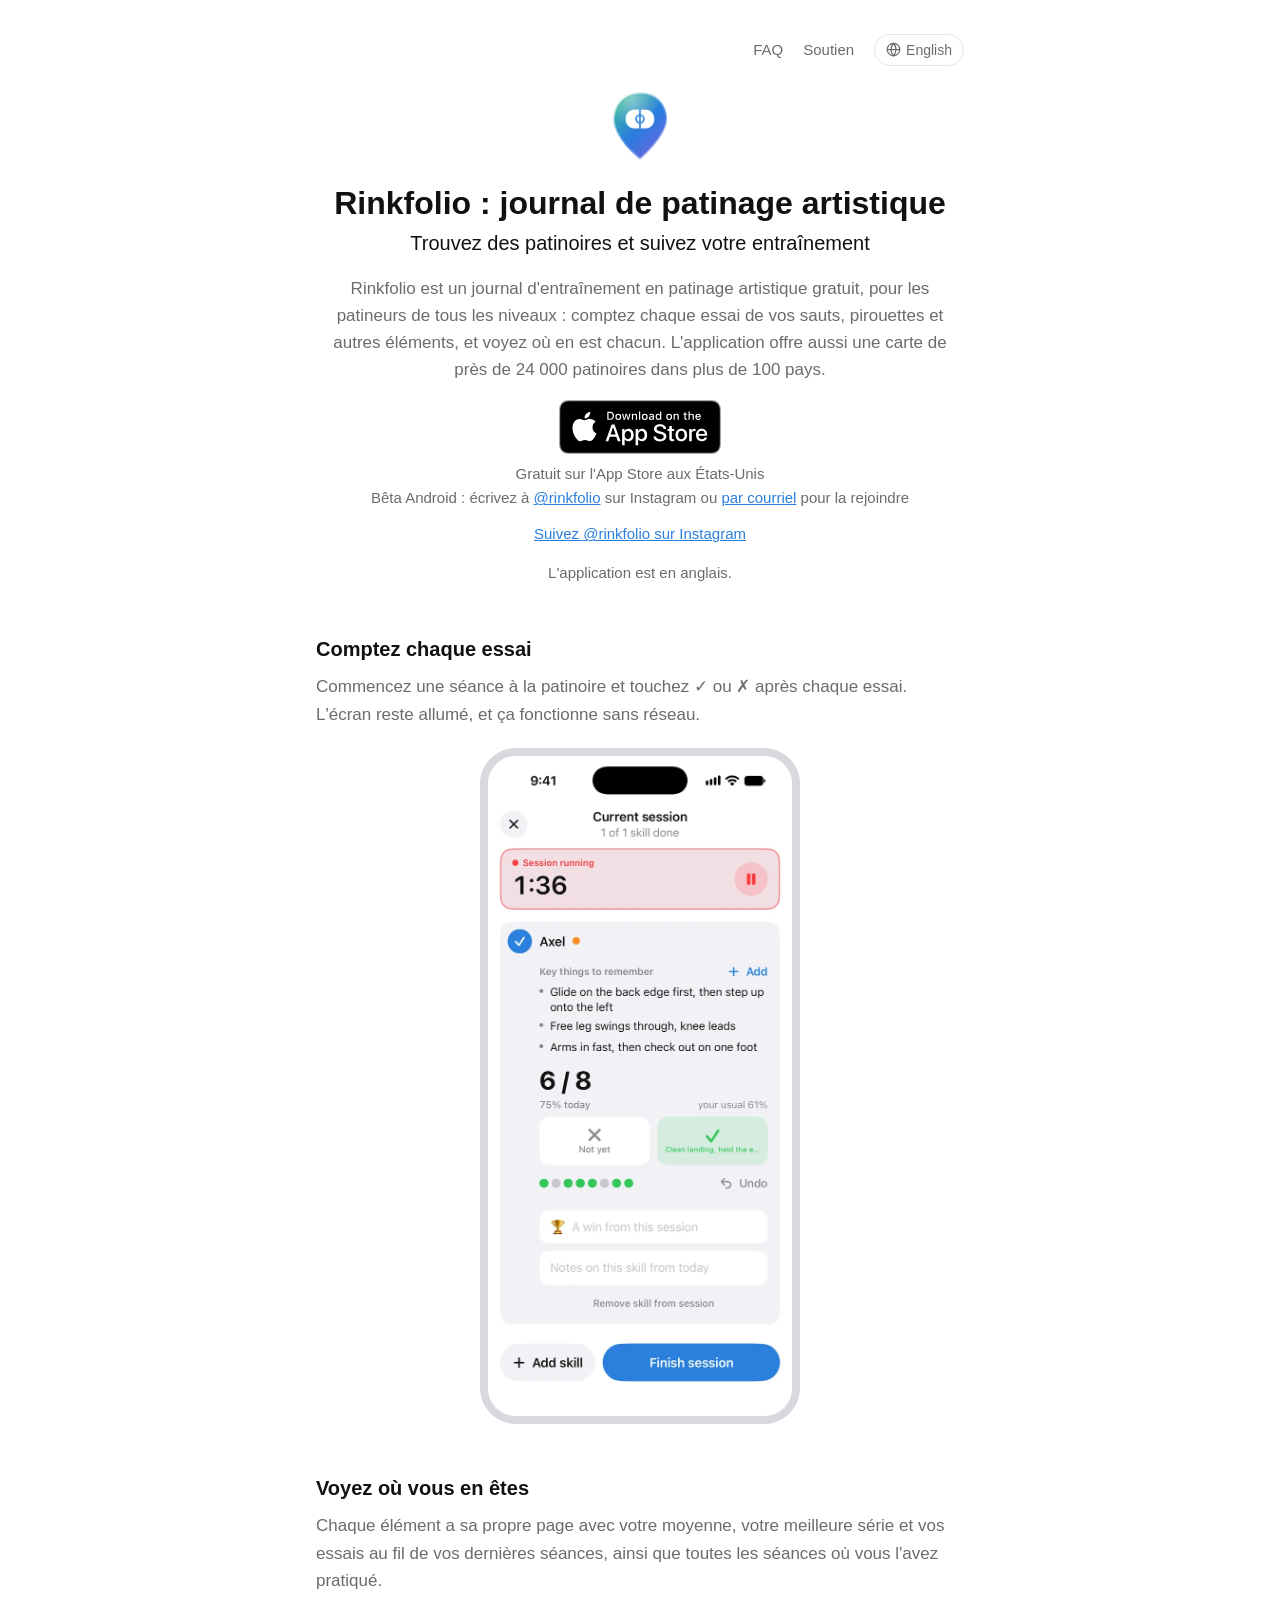
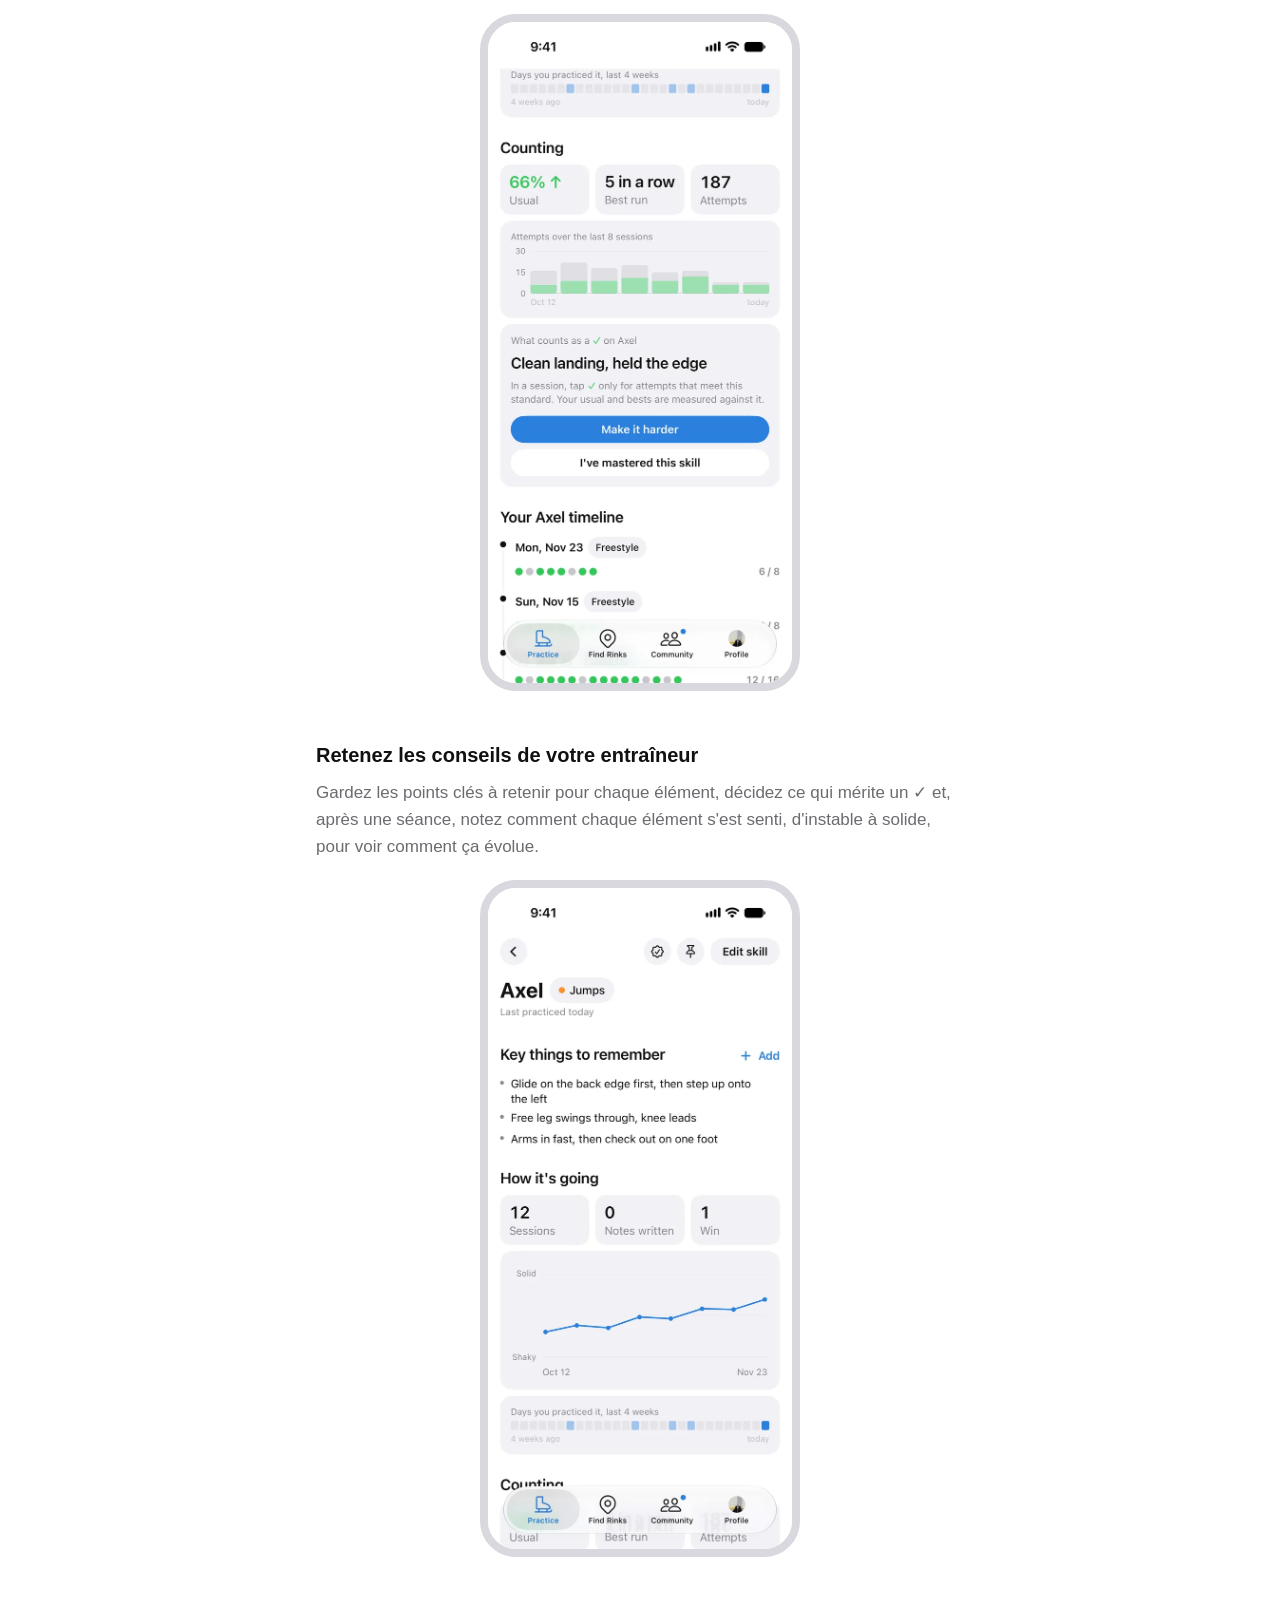
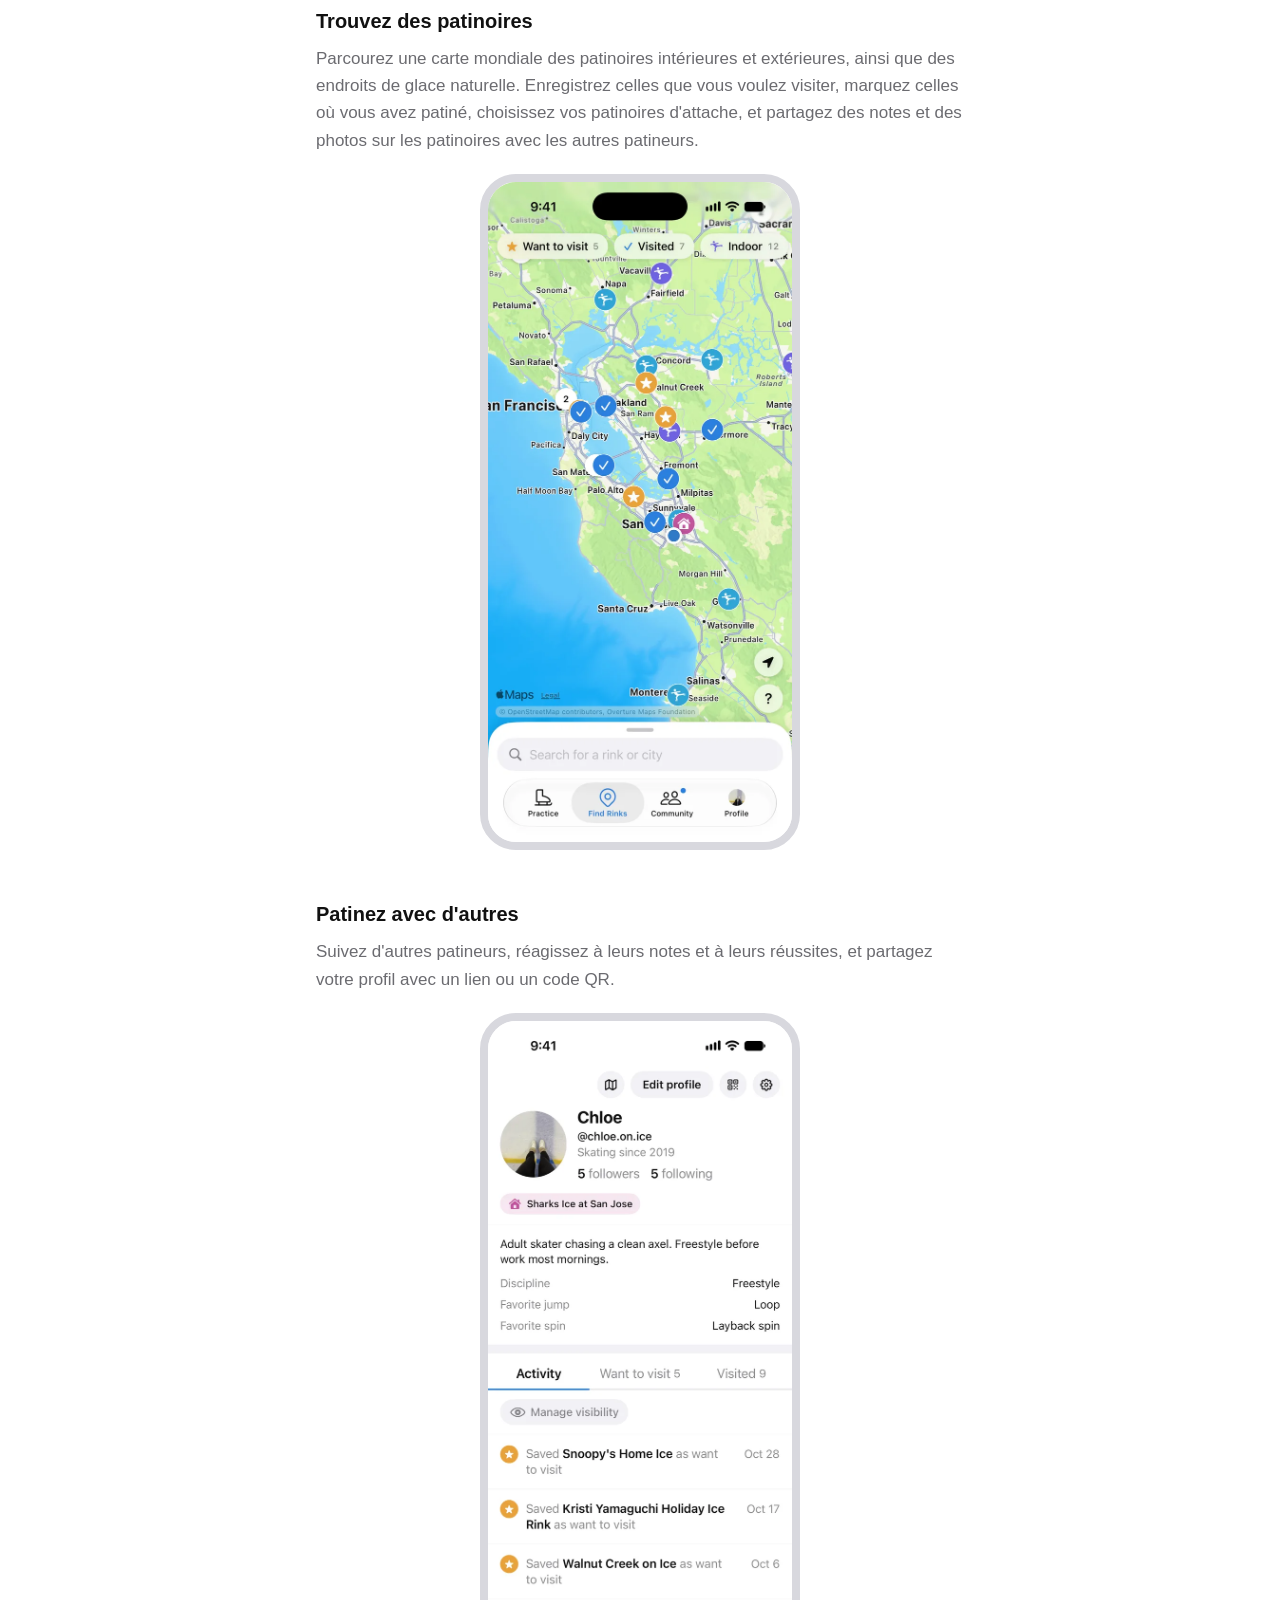
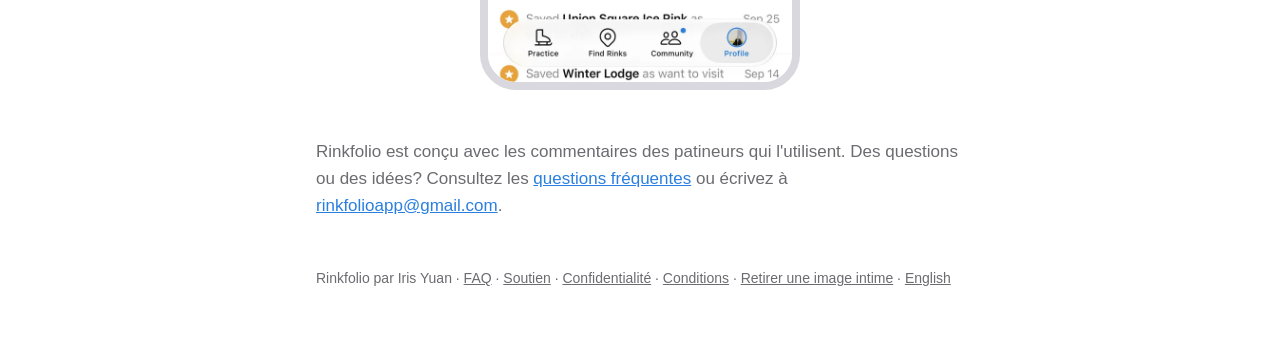
==== commit 5e7b7f7b: "Home pages: "Rinkfolio: Figure Skating Log" heading with the tagline "Find rinks and track practice"" ====
--- a/fr/index.html
+++ b/fr/index.html
@@ -20,10 +20,10 @@
 <meta property="og:url" content="https://rinkfolio.com/fr/">
 <meta property="og:title" content="Rinkfolio : journal de patinage artistique">
 <meta property="og:description" content="Un journal d'entraînement en patinage artistique gratuit : comptez vos essais de sauts et de pirouettes, voyez où en est chaque élément et trouvez des patinoires sur une carte de près de 24 000 patinoires dans plus de 100 pays.">
-<meta property="og:image" content="https://rinkfolio.com/og.png">
+<meta property="og:image" content="https://rinkfolio.com/og.png?v=2">
 <meta property="og:image:width" content="1200">
 <meta property="og:image:height" content="630">
-<meta property="og:image:alt" content="Rinkfolio: Find, log and share skating">
+<meta property="og:image:alt" content="Rinkfolio: Find rinks and track practice">
 <meta name="twitter:card" content="summary_large_image">
 <meta name="apple-itunes-app" content="app-id=6827989419">
 <script type="application/ld+json">
@@ -35,7 +35,7 @@
   "inLanguage": "fr-CA",
   "description": "Rinkfolio est un journal d'entraînement en patinage artistique gratuit, pour les patineurs de tous les niveaux : comptez chaque essai de vos sauts, pirouettes et autres éléments, et voyez où en est chacun. L'application offre aussi une carte de près de 24 000 patinoires dans plus de 100 pays. Vous pouvez aussi suivre d'autres patineurs.",
   "url": "https://rinkfolio.com/fr/",
-  "image": "https://rinkfolio.com/og.png",
+  "image": "https://rinkfolio.com/og.png?v=2",
   "screenshot": "https://rinkfolio.com/screenshots/session-light.webp",
   "operatingSystem": "iOS 17.0 ou plus récent, Android 10 ou plus récent (bêta)",
   "applicationCategory": "SportsApplication",
@@ -47,14 +47,15 @@
   "sameAs": ["https://apps.apple.com/us/app/rinkfolio/id6827989419", "https://www.instagram.com/rinkfolio/"]
 }
 </script>
-<link rel="stylesheet" href="../style.css?v=7">
+<link rel="stylesheet" href="../style.css?v=8">
 </head>
 <body>
 <main>
 <header class="home"><nav class="topnav" aria-label="Menu"><a href="faq">FAQ</a><a href="support">Soutien</a><a class="lang" href="../" hreflang="en" lang="en" title="Read in English"><svg aria-hidden="true" width="15" height="15" viewBox="0 0 24 24" fill="none" stroke="currentColor" stroke-width="2" stroke-linecap="round" stroke-linejoin="round"><circle cx="12" cy="12" r="10"/><path d="M2 12h20"/><path d="M12 2a15.3 15.3 0 0 1 4 10 15.3 15.3 0 0 1-4 10 15.3 15.3 0 0 1-4-10 15.3 15.3 0 0 1 4-10z"/></svg>English</a></nav></header>
 <div class="hero">
 <img src="../logo.png" alt="">
-<h1>Rinkfolio : trouvez, notez et partagez votre patinage</h1>
+<h1>Rinkfolio : journal de patinage artistique</h1>
+<p class="tagline">Trouvez des patinoires et suivez votre entraînement</p>
 <p>Rinkfolio est un journal d'entraînement en patinage artistique gratuit, pour les patineurs de tous les niveaux : comptez chaque essai de vos sauts, pirouettes et autres éléments, et voyez où en est chacun. L'application offre aussi une carte de près de 24 000 patinoires dans plus de 100 pays.</p>
 <a class="store-badge" href="https://apps.apple.com/us/app/rinkfolio/id6827989419"><img src="../app-store-badge.svg" alt="Télécharger dans l'App Store" width="162" height="54"></a>
 <p class="avail">Gratuit sur l'App Store aux États-Unis<br>Bêta Android : écrivez à <a href="https://www.instagram.com/rinkfolio/">@rinkfolio</a> sur Instagram ou <a href="mailto:rinkfolioapp@gmail.com">par courriel</a> pour la rejoindre</p>
--- a/style.css
+++ b/style.css
@@ -40,6 +40,7 @@
 .hero img { width: 68px; height: 68px; }
 .hero h1 { margin-top: 16px; }
 .hero p { color: var(--muted); margin-top: 0; }
+.hero .tagline { color: var(--ink); font-size: 20px; font-weight: 500; margin: 4px 0 16px; }
 .feature { margin-top: 48px; }
 .feature h2 { margin-top: 0; }
 .feature p { color: var(--muted); margin: 0; }
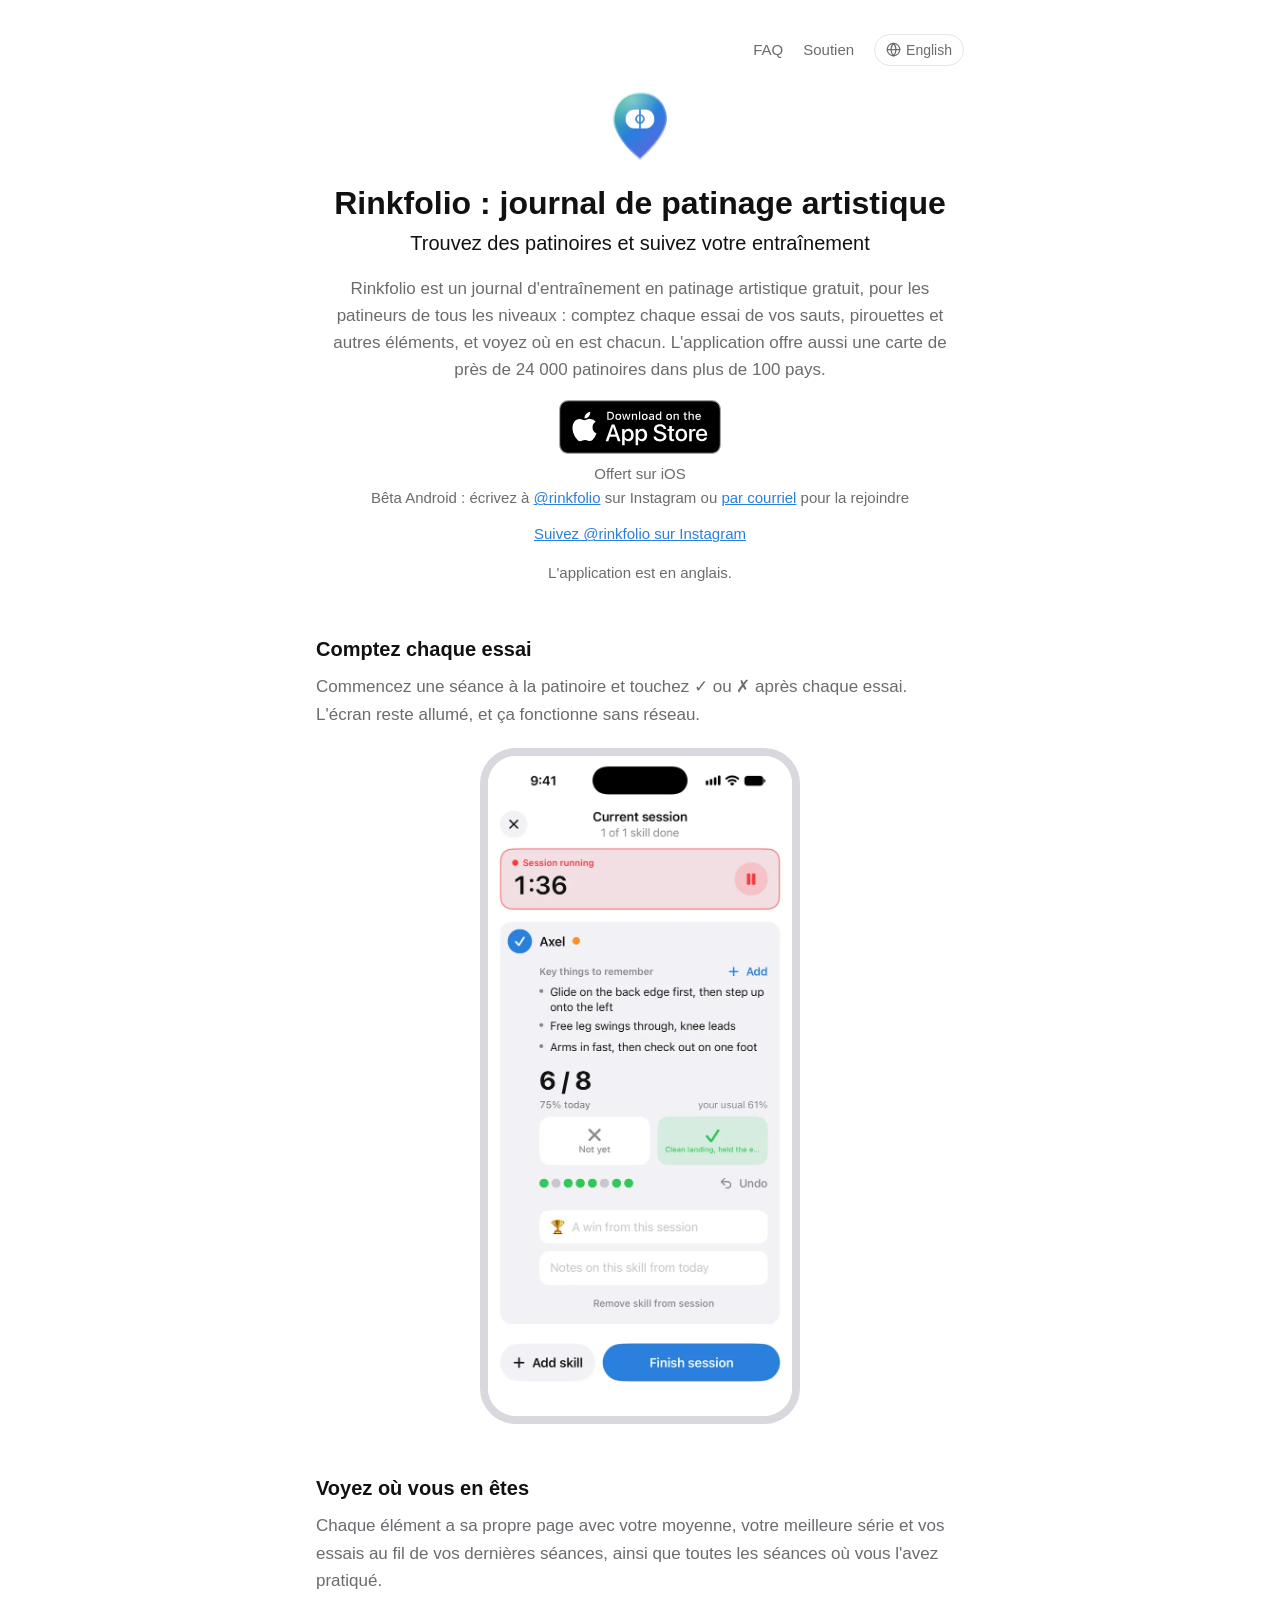
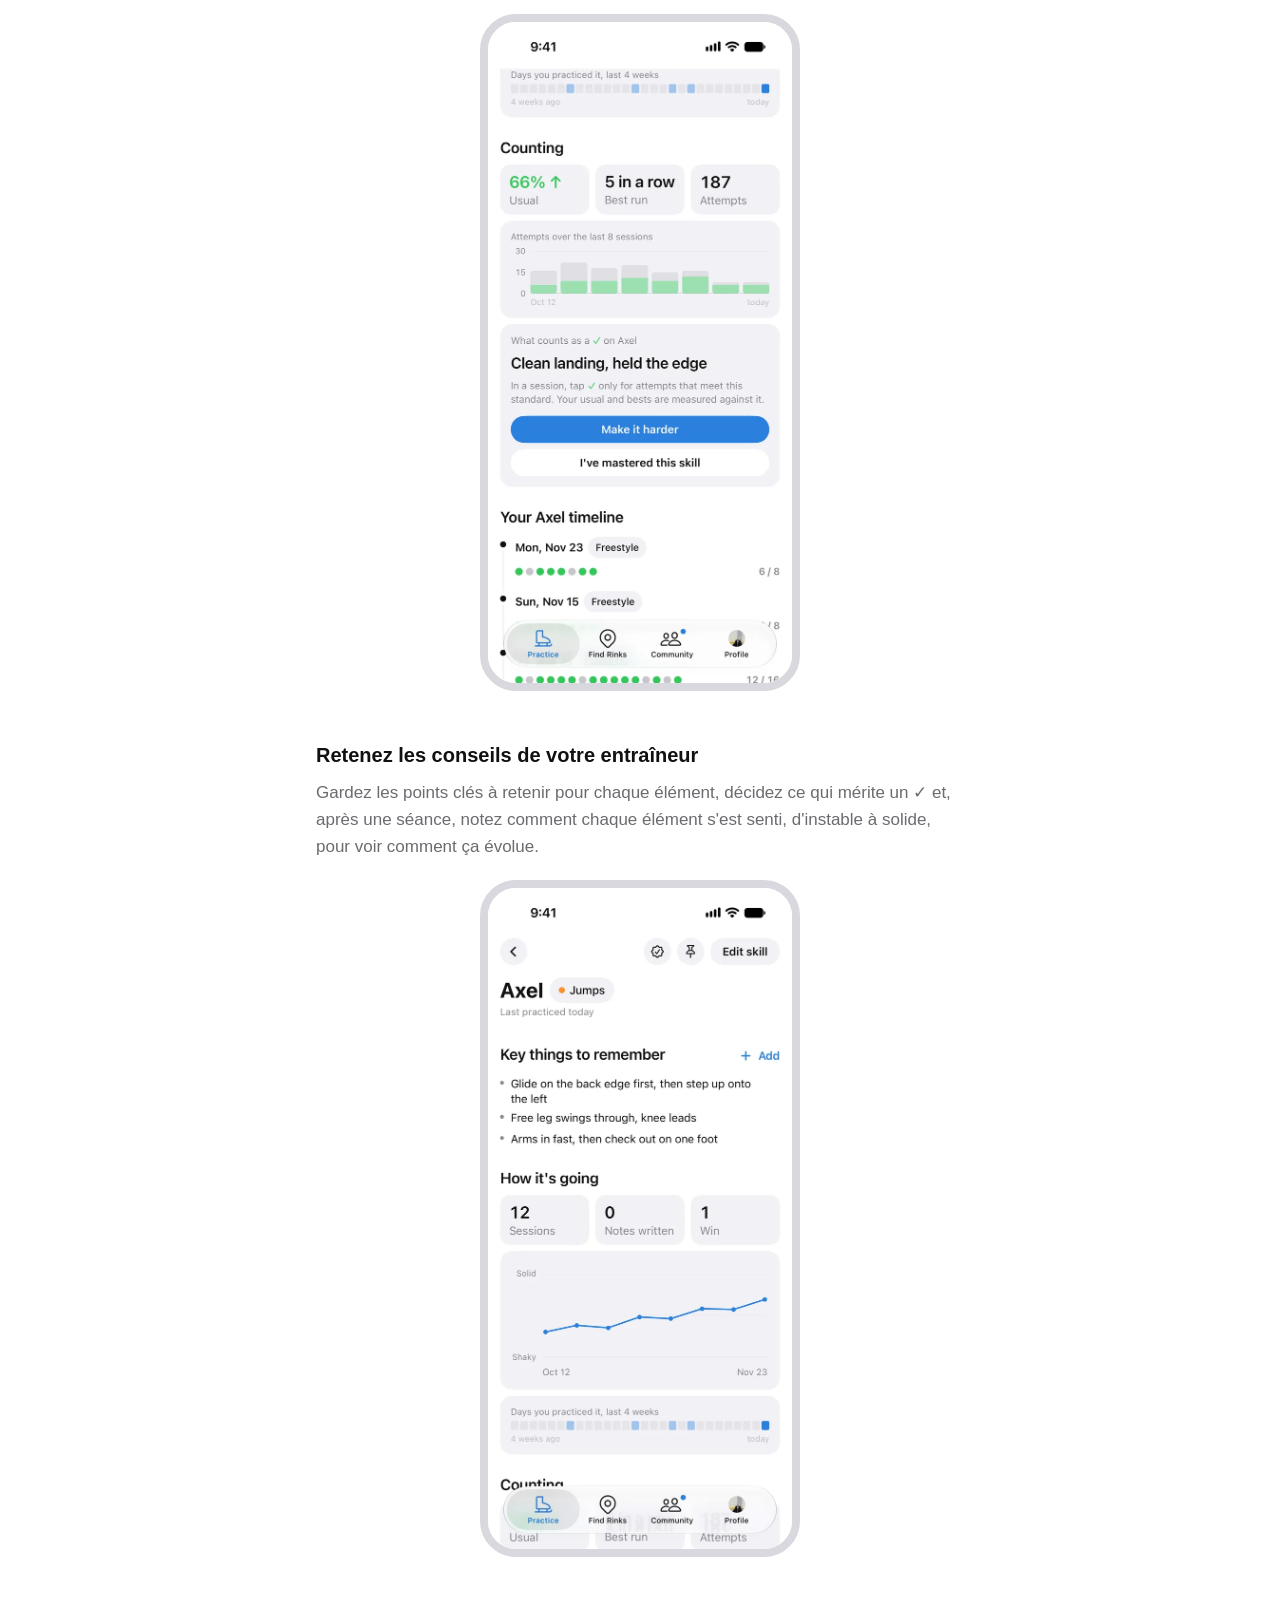
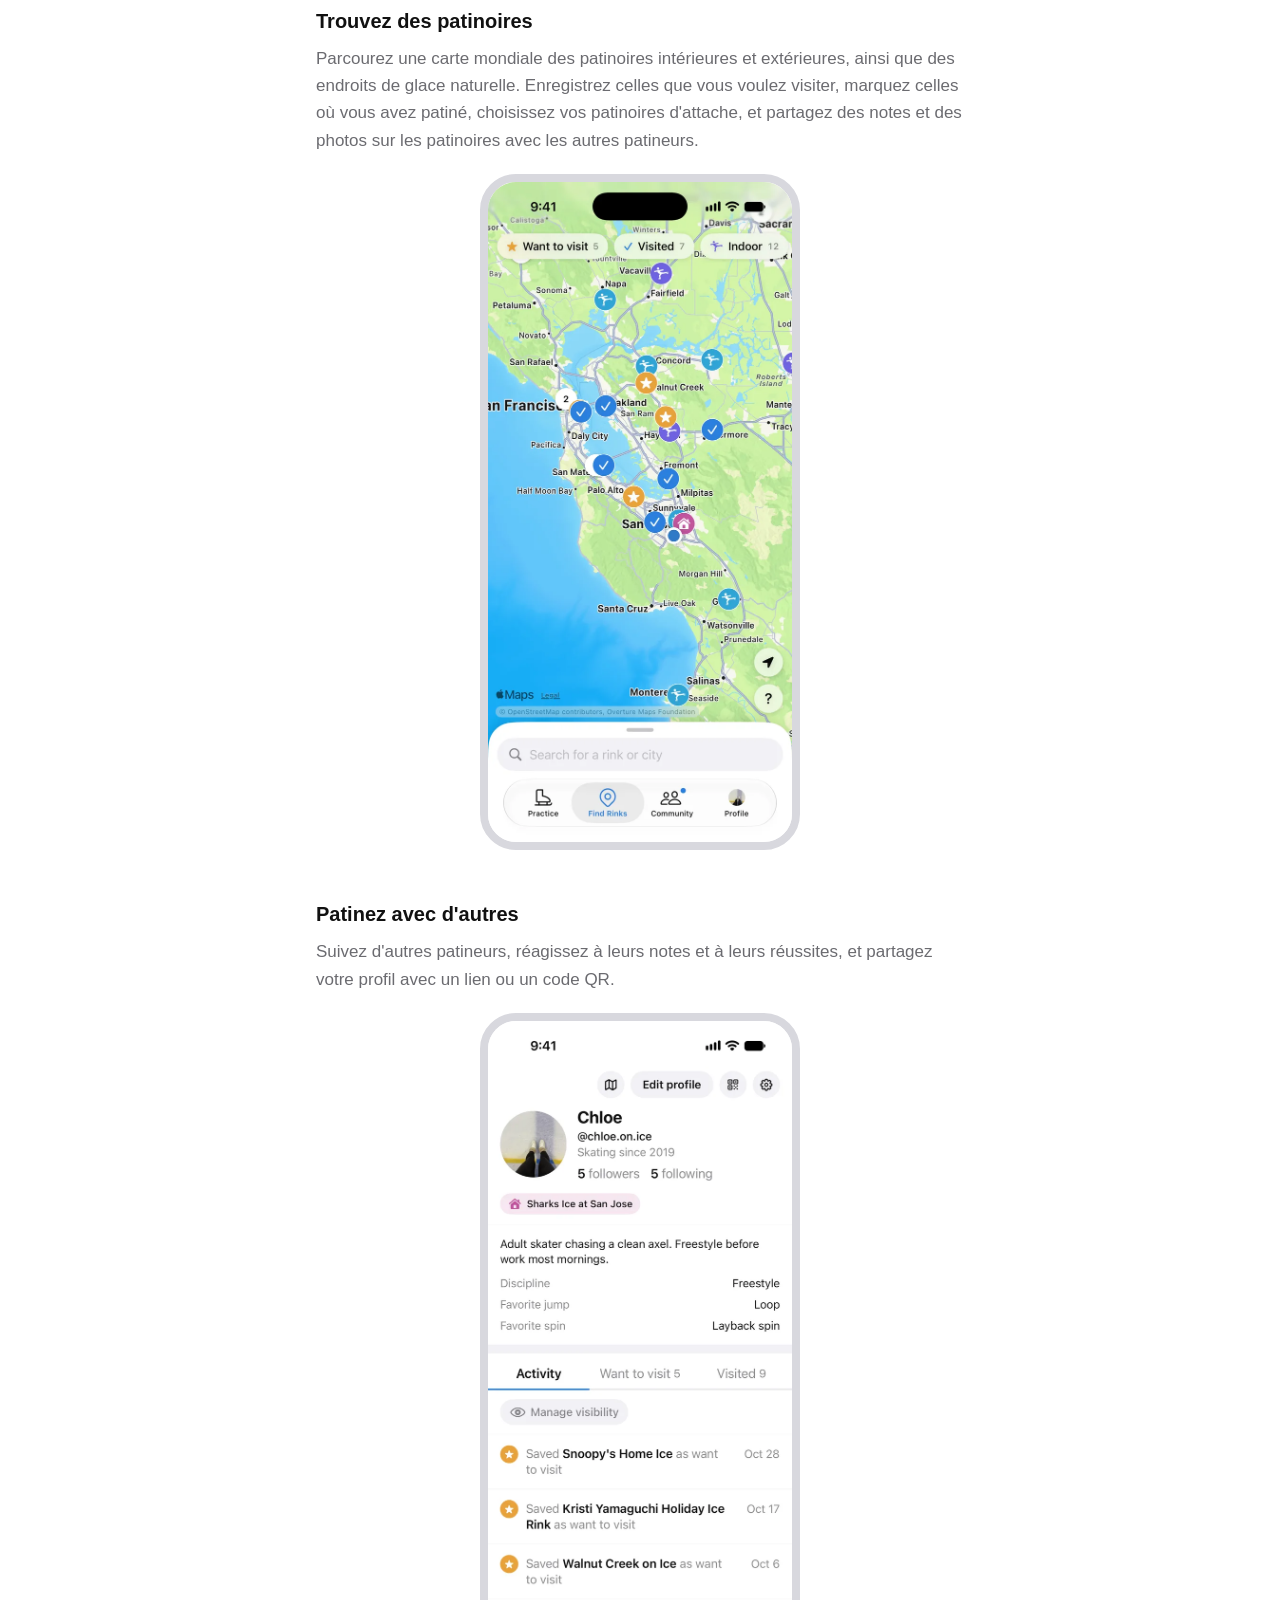
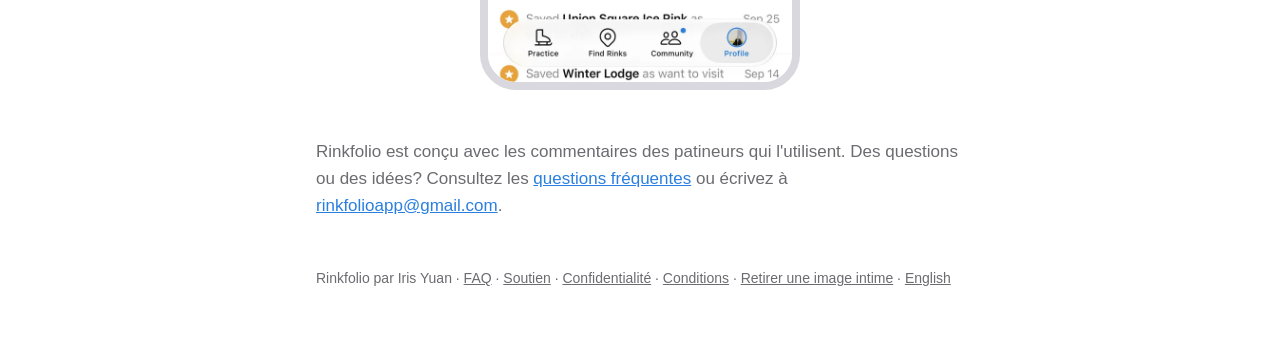
==== commit f7d2f592: "Home pages, FAQ and llms.txt, both languages: "Available on iOS" ("Offert sur iOS") instead of the U" ====
--- a/fr/index.html
+++ b/fr/index.html
@@ -40,11 +40,11 @@
   "operatingSystem": "iOS 17.0 ou plus récent, Android 10 ou plus récent (bêta)",
   "applicationCategory": "SportsApplication",
   "applicationSubCategory": "Patinage artistique",
-  "downloadUrl": "https://apps.apple.com/us/app/rinkfolio/id6827989419",
-  "installUrl": "https://apps.apple.com/us/app/rinkfolio/id6827989419",
+  "downloadUrl": "https://apps.apple.com/app/rinkfolio/id6827989419",
+  "installUrl": "https://apps.apple.com/app/rinkfolio/id6827989419",
   "offers": { "@type": "Offer", "price": "0", "priceCurrency": "USD", "eligibleRegion": { "@type": "Country", "name": "US" } },
   "author": { "@type": "Person", "name": "Iris Yuan" },
-  "sameAs": ["https://apps.apple.com/us/app/rinkfolio/id6827989419", "https://www.instagram.com/rinkfolio/"]
+  "sameAs": ["https://apps.apple.com/app/rinkfolio/id6827989419", "https://www.instagram.com/rinkfolio/"]
 }
 </script>
 <link rel="stylesheet" href="../style.css?v=8">
@@ -57,8 +57,8 @@
 <h1>Rinkfolio : journal de patinage artistique</h1>
 <p class="tagline">Trouvez des patinoires et suivez votre entraînement</p>
 <p>Rinkfolio est un journal d'entraînement en patinage artistique gratuit, pour les patineurs de tous les niveaux : comptez chaque essai de vos sauts, pirouettes et autres éléments, et voyez où en est chacun. L'application offre aussi une carte de près de 24 000 patinoires dans plus de 100 pays.</p>
-<a class="store-badge" href="https://apps.apple.com/us/app/rinkfolio/id6827989419"><img src="../app-store-badge.svg" alt="Télécharger dans l'App Store" width="162" height="54"></a>
-<p class="avail">Gratuit sur l'App Store aux États-Unis<br>Bêta Android : écrivez à <a href="https://www.instagram.com/rinkfolio/">@rinkfolio</a> sur Instagram ou <a href="mailto:rinkfolioapp@gmail.com">par courriel</a> pour la rejoindre</p>
+<a class="store-badge" href="https://apps.apple.com/app/rinkfolio/id6827989419"><img src="../app-store-badge.svg" alt="Télécharger dans l'App Store" width="162" height="54"></a>
+<p class="avail">Offert sur iOS<br>Bêta Android : écrivez à <a href="https://www.instagram.com/rinkfolio/">@rinkfolio</a> sur Instagram ou <a href="mailto:rinkfolioapp@gmail.com">par courriel</a> pour la rejoindre</p>
 <p class="follow"><a href="https://www.instagram.com/rinkfolio/">Suivez @rinkfolio sur Instagram</a></p>
 <p class="updated" style="margin-top:12px">L'application est en anglais.</p>
 </div>
